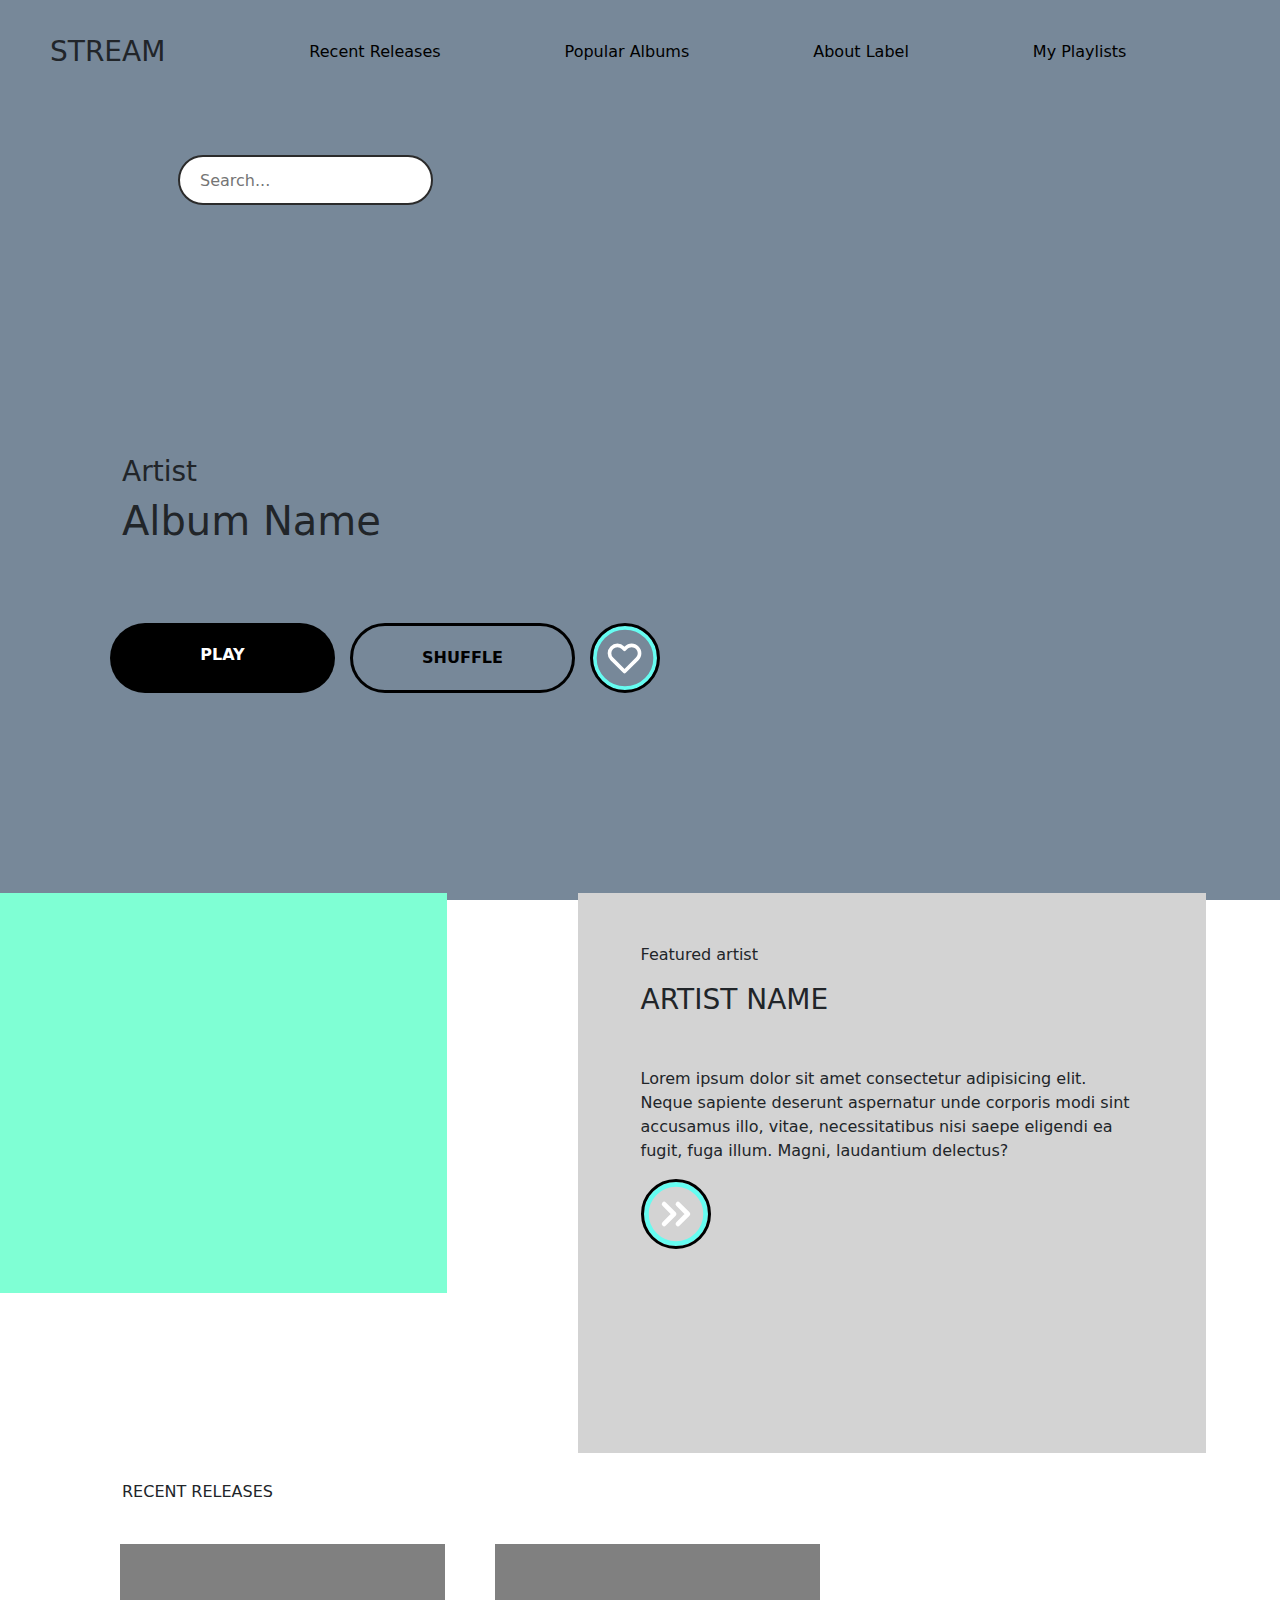
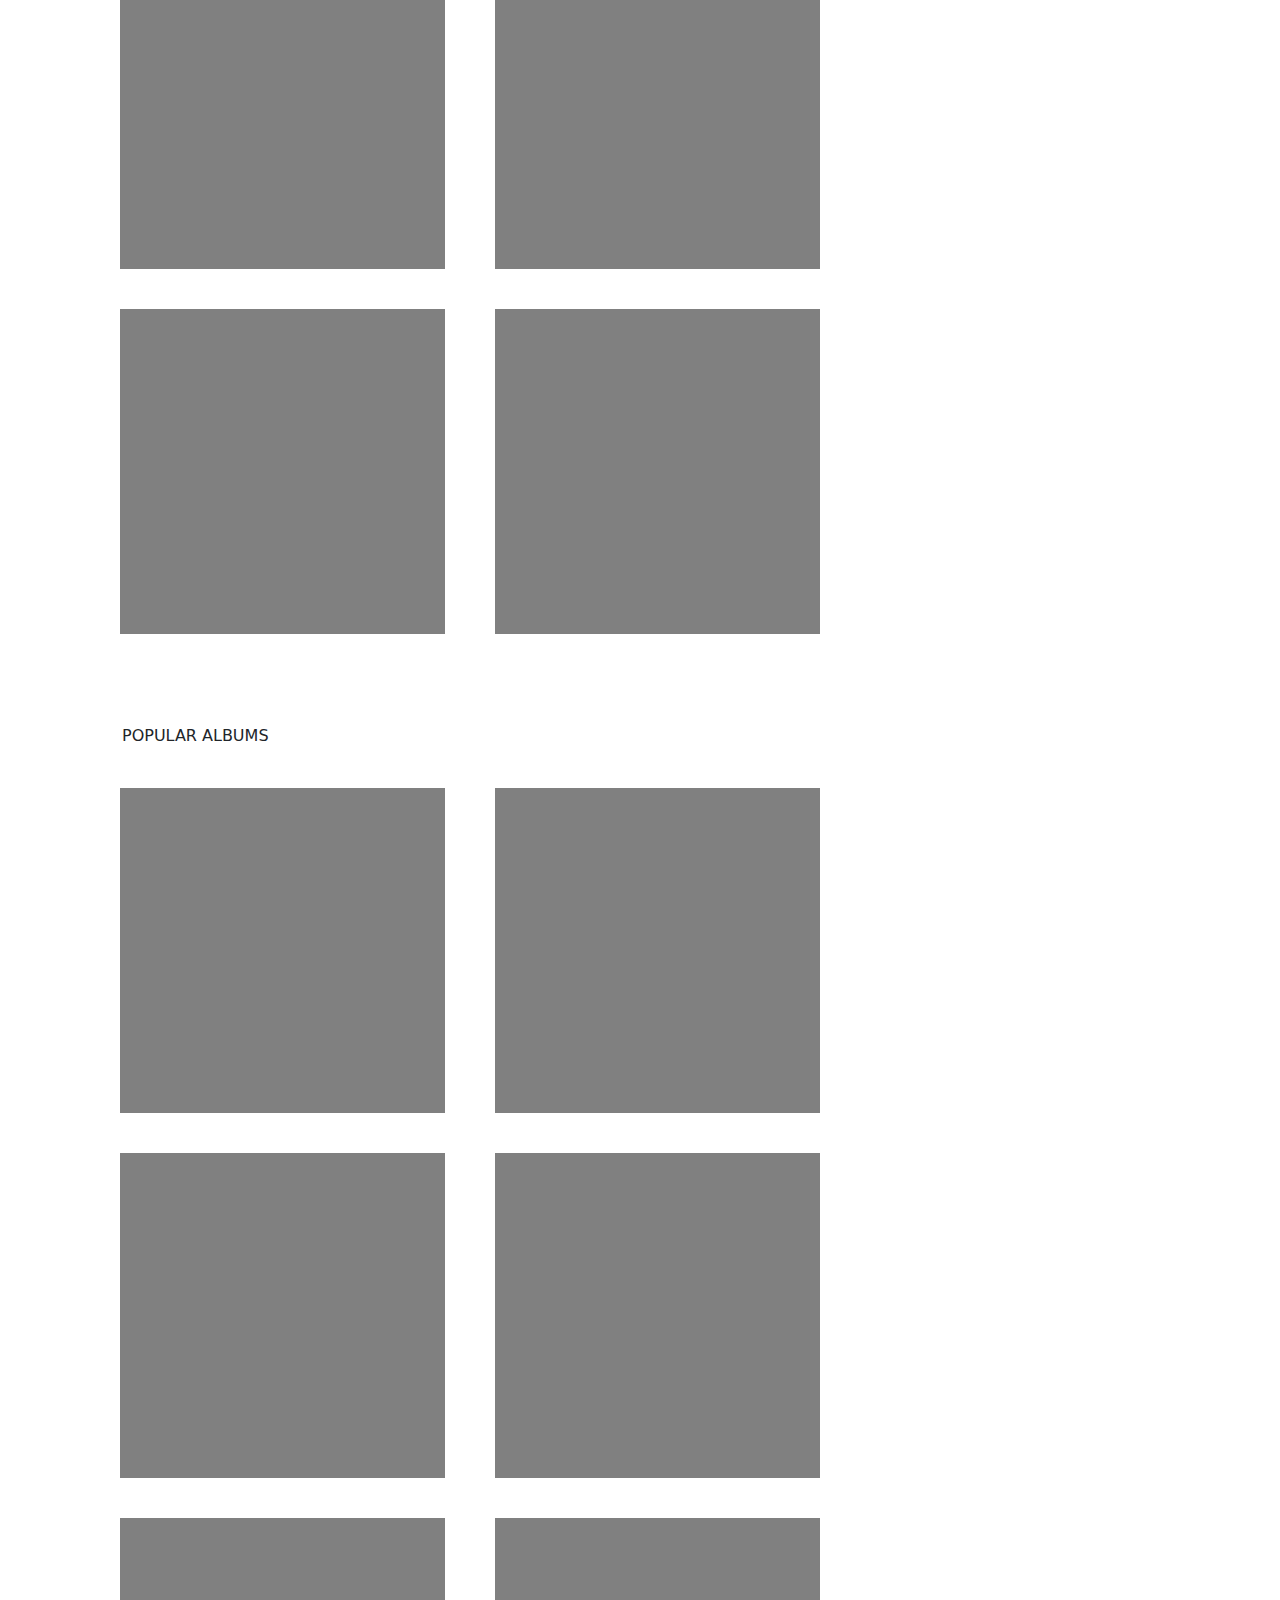
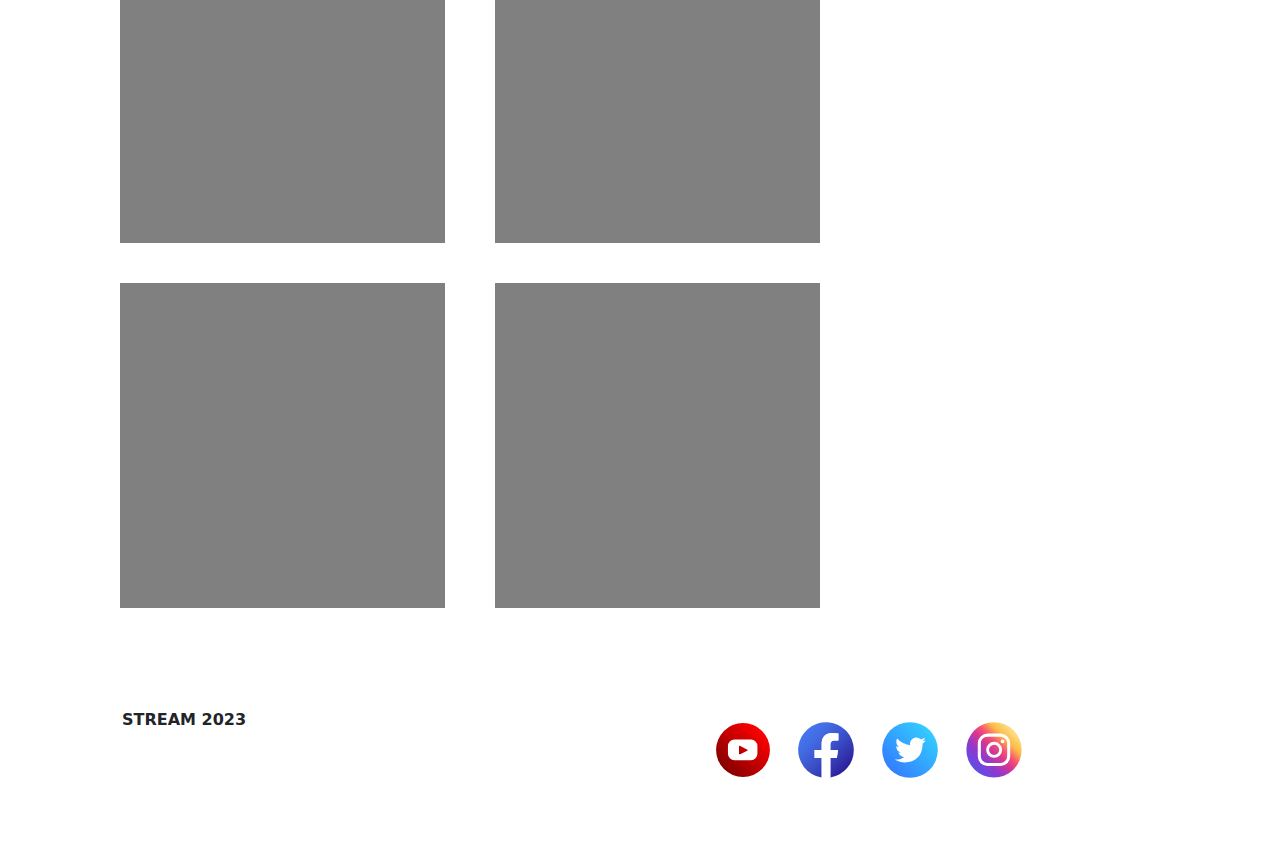
==== index.html @ de7758a3 "Layout + CSS" ====
<!DOCTYPE html>
<html lang="en">
<head>
    <meta charset="UTF-8">
    <meta http-equiv="X-UA-Compatible" content="IE=edge">
    <meta name="viewport" content="width=device-width, initial-scale=1.0">
    <title>Music Website: Stream</title>

     <!--External Document-->
     <link rel="stylesheet" href="https://cdn.jsdelivr.net/npm/bootstrap@5.2.3/dist/css/bootstrap.min.css">
     <script scr="https://cdn.jsdelivr.net/npm/bootstrap@5.2.3/dist/js/bootstrap.min.js"></script>
     <!--External Document-->
     <link rel="stylesheet" href="css/main.css">

</head>
<body>

    <header>
        <div class="nav">
            <div class="logo"><h3>STREAM</h3></div>
            <div class="nav-con">
                <ul>
                    <li>Recent Releases</li>
                    <li>Popular Albums</li>
                    <a href="pages/about.html"><li>About Label</li></a>
                    <a href="pages/playlist.html"><li>My Playlists</li></a
                </ul>              
            </div>
            <input class="search" type="search" placeholder="Search...">
        </div>

        <div class="header-con">
            <h3>Artist</h3>
            <h1>Album Name</h1>
            <div class="row">
                <div class="play-button"><strong>PLAY</strong></div>
                <div class="shuffle-button"><strong>SHUFFLE</strong></div>
                <div class="heart-button"></div>
            </div>          
        </div>

        <div class="row">           
            <div class="col-6">
                <div class="right">
                    <p>Featured artist</p>
                    <h3>ARTIST NAME</h3>
                    <p>Lorem ipsum dolor sit amet consectetur adipisicing elit. Neque sapiente deserunt aspernatur unde corporis modi sint accusamus illo, vitae, necessitatibus nisi saepe eligendi ea fugit, fuga illum. Magni, laudantium delectus?</p>
                    <div class="next-button"></div>
                    <div class="back-button"></div>
                </div>               
            </div>  
            <div class="col-6">
                <div class="video"></div>
            </div>        
        </div>

    </header>

    <section>
        <div class="subtitle-1">
            <p>RECENT RELEASES</p>
            <div class="row">
                <div class="col-3 box"></div>
                <div class="col-3 box"></div>
                <div class="col-3 box"></div>
                <div class="col-3 box2"></div>
            </div>
        </div>       
    </section>

    <section>
        <div class="subtitle-2">
            <p>POPULAR ALBUMS</p>
            <div class="row">
                <div class="col-3 box"></div>
                <div class="col-3 box"></div>
                <div class="col-3 box"></div>
                <div class="col-3 box2"></div>
            </div>
            <div class="row">
                <div class="col-3 box"></div>
                <div class="col-3 box"></div>
                <div class="col-3 box"></div>
                <div class="col-3 box2"></div>
            </div>
        </div>       
    </section>

    <footer>
        <div class="row">
            <div class="col-6">
                <strong>STREAM 2023</strong>
            </div>
            <div class="col-6">
                <div class="row socials">
                    <div class="social-1"></div>
                    <div class="social-2"></div>
                    <div class="social-3"></div>
                    <div class="social-4"></div>
                </div>
            </div>
        </div>
    </footer>
    
</body>
</html>
---- css/main.css ----
header{
    width: 100%;
    height: 900px;
    background-color: lightslategray;
}

.nav{
    width: 100%;
    margin-left: 50px;
    margin-right: 50px;
}

.logo{
    float: left;
    margin-top: 35px;
    margin-right: 50px;
}

.nav-con ul{
    list-style: none;
    float: right;
    color: black;
}

.nav-con li{
    float: left;
    margin: 40px 62px;
    color: black;
}

.search{
    width: 255px;
    height: 50px;
    border-radius: 50px;
    border: 2px solid #2b2b2b;
    margin-top: 35px;
    margin-left: 10%;
    padding-left: 20px;
}

.header-con{
    padding-left: 122px;
    padding-top: 250px;
}

.header-con h1{
    padding-bottom: 70px;
}

.play-button{
    float: left;
    width: 225px;
    height: 70px;
    border-radius: 40px;
    background-color: black;
    color: white;
    text-align: center;
    padding-top: 20px;
    margin-right: 15px;
}
.shuffle-button{
    float: right;
    width: 225px;
    height: 70px;
    border-radius: 40px;
    border: 3px solid black;
    color: black;
    text-align: center;
    padding-top: 20px;
    margin-right: 15px;
}

.heart-button{
    width: 70px;
    height: 70px;
    border-radius: 50%;
    border: 3px solid black;
    background-image: url(../assets/Icons/heart_icon.svg);
    background-size: cover;
    background-position: center;
}

.right{
    background-color: lightgrey;
    height: 560px;
    width: 100%;
    margin-left: 92%;
    margin-top: 200px;
    padding-left: 10%;
    padding-right: 10%;
    padding-top: 8%;
}

.right h3{
    margin-bottom: 10%;
}

.next-button{
    width: 70px;
    height: 70px;
    border-radius: 50%;
    border: 3px solid black;
    background-image: url(../assets/Icons/next_icon.svg);
    background-size: cover;
    background-position: center;
}
.video{
    height: 400px;
    width: 90%;
    margin-top: 200px;  
    margin-left: -770px;
    background-color: aquamarine;
}


.subtitle-1{
    margin-top: 580px;
    margin-left: 122px;
    margin-right: 122px;
}

.subtitle-1 p{
    margin-bottom: 40px;
}

.subtitle-2{
    margin-left: 122px;
    margin-right: 122px;
    margin-top: 50px;
}

.subtitle-2 p{
    margin-bottom: 40px;
}

.box{
    width: 325px;
    height: 325px;
    background-color: grey;
    margin-right: 40px;
    margin-bottom: 40px;
    margin-left: 10px;
}

.box2{
    width: 325px;
    height: 325px;
    background-color: grey;
    margin-left: 10px;
}

footer{
    margin-top: 60px;
    margin-left: 122px;
    margin-bottom: 50px;
}

.social-1{
    background-image: url(../assets/Icons/social-01.svg);
    width: 60px;
    height: 60px;
    border-radius: 50%;
    margin: 2%;
}

.social-2{
    background-image: url(../assets/Icons/social-02.svg);
    width: 60px;
    height: 60px;
    border-radius: 50%;
    margin: 2%;
}

.social-3{
    background-image: url(../assets/Icons/social-03.svg);
    width: 60px;
    height: 60px;
    border-radius: 50%;
    margin: 2%;
}

.social-4{
    background-image: url(../assets/Icons/social-04.svg);
    width: 60px;
    height: 60px;
    border-radius: 50%;
    margin: 2%;
}

.about{
    margin: 80px 122px;
}

.info{
    margin-right: 5%;
}

.info h2{
    margin-bottom: 40px;
}

.info p{
    margin-bottom: 60px;
}

.mail-button{
    float: left;
    margin-right: 50px;
    margin-bottom: 30px;
}

.phone-button{
    margin-bottom: 30px;
}

form{  
        width: 100;
        margin: 0 auto;
        margin-top: -10px;
        background-color: lightgrey;
        padding-left: 5%;
        padding-right: 5%;
        padding-top: 25px;
        padding-bottom: 40px;
}
form h3{
    margin-top: 20px;
    margin-bottom: 40px;
}

.input-el{
    width: 90%;
    height: 60px;
    border-radius: 60px;
    background-color: #2b2b2b;
    color: white;
    border: none;
    margin-bottom: 4%;
    padding-left: 20px;
    padding-right: 20px;
}

.input-button{
    width: 30%;
    height: 70px;
    background-color: aquamarine;
    border-radius: 90px;
    border: none;
    margin-left: 58%;
}

.subtitle-3{
    margin-left: 122px;
    margin-top: 90px;
    margin-bottom: 50px;
}
.album{
    width: 100%;
    height: 500px;
    background-color: aquamarine;
    margin-left: 122px;
    margin-right: 70px;
    text-align:center; 
}

.songs{
    border-bottom: 3px solid black;
    height: 70px;
    margin-right: 122px;
    margin-left: 170px;
    padding-top: 22px;
}

.song-header{
    margin-right: 122px;
    margin-left: 170px;
    margin-bottom: 0px;
}

.song-subtitle{
    margin-right: 122px;
    margin-left: 170px;
    margin-bottom: 40px;
}
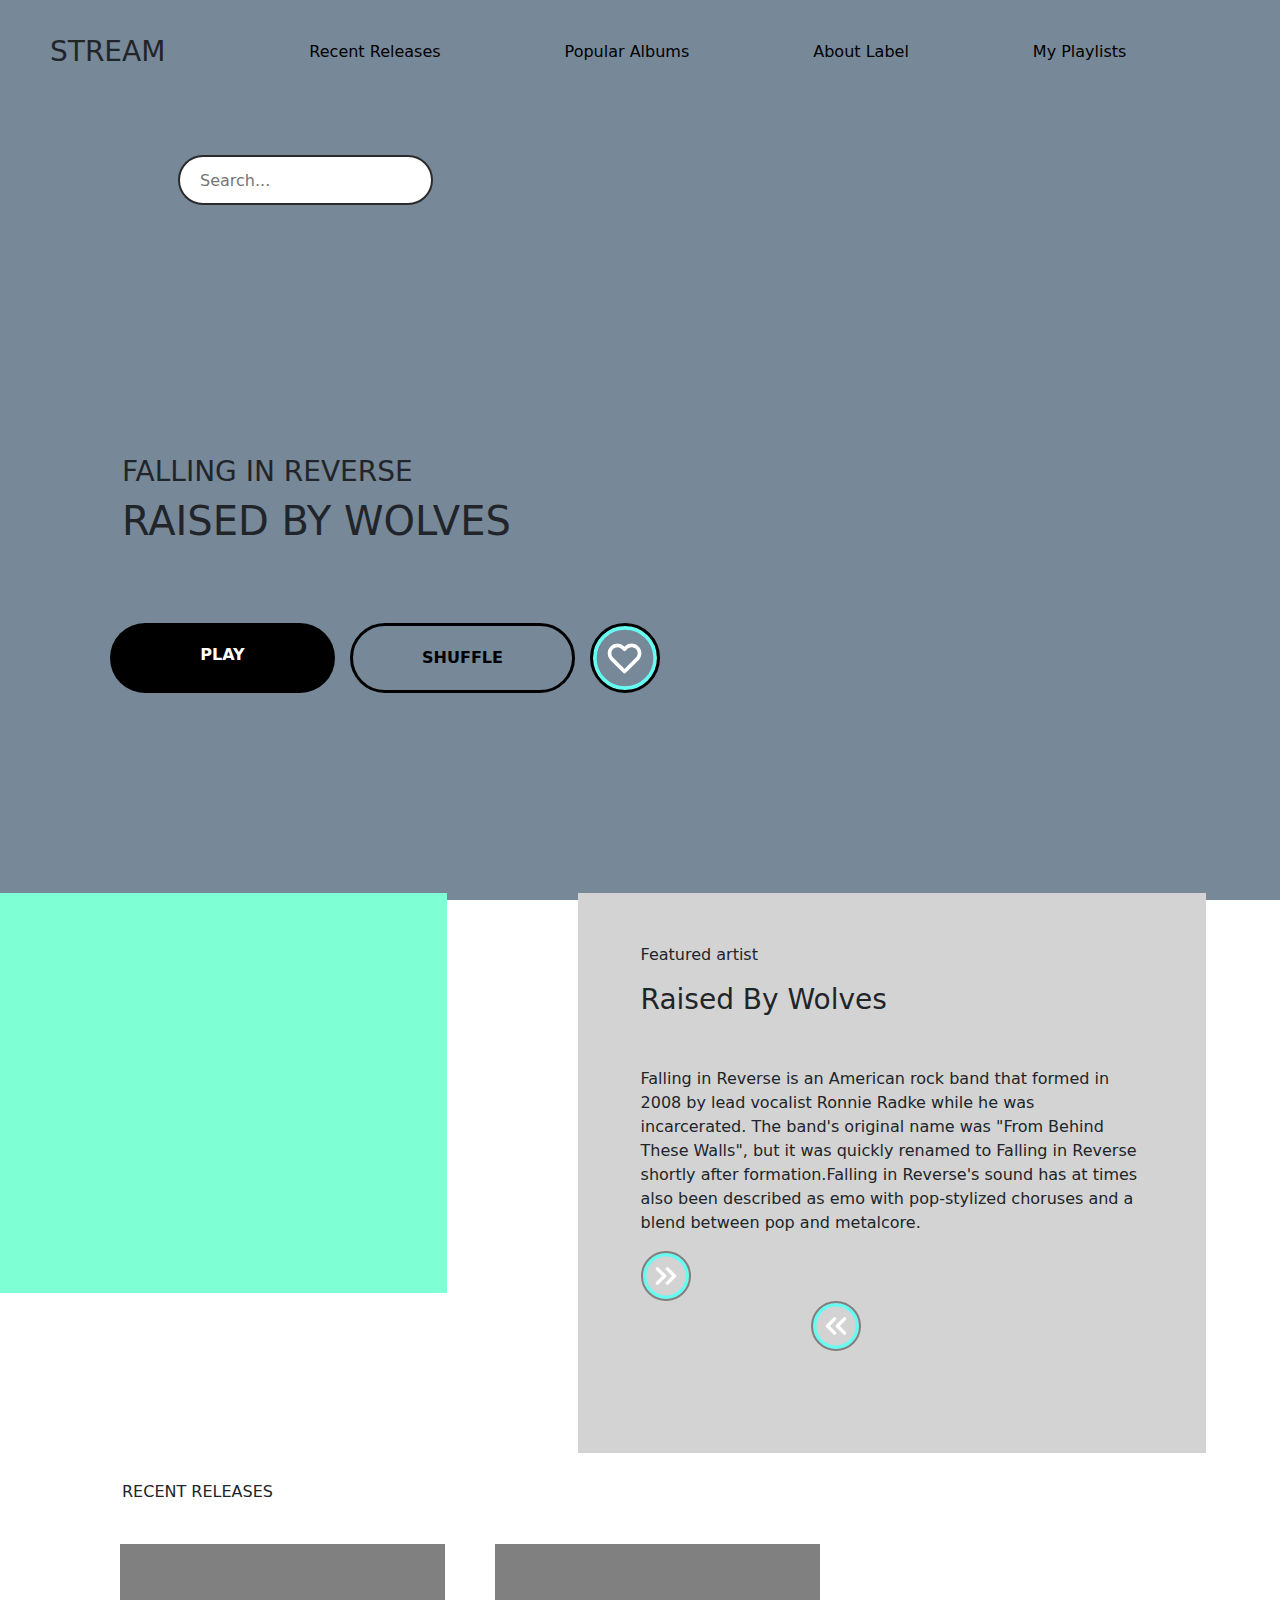
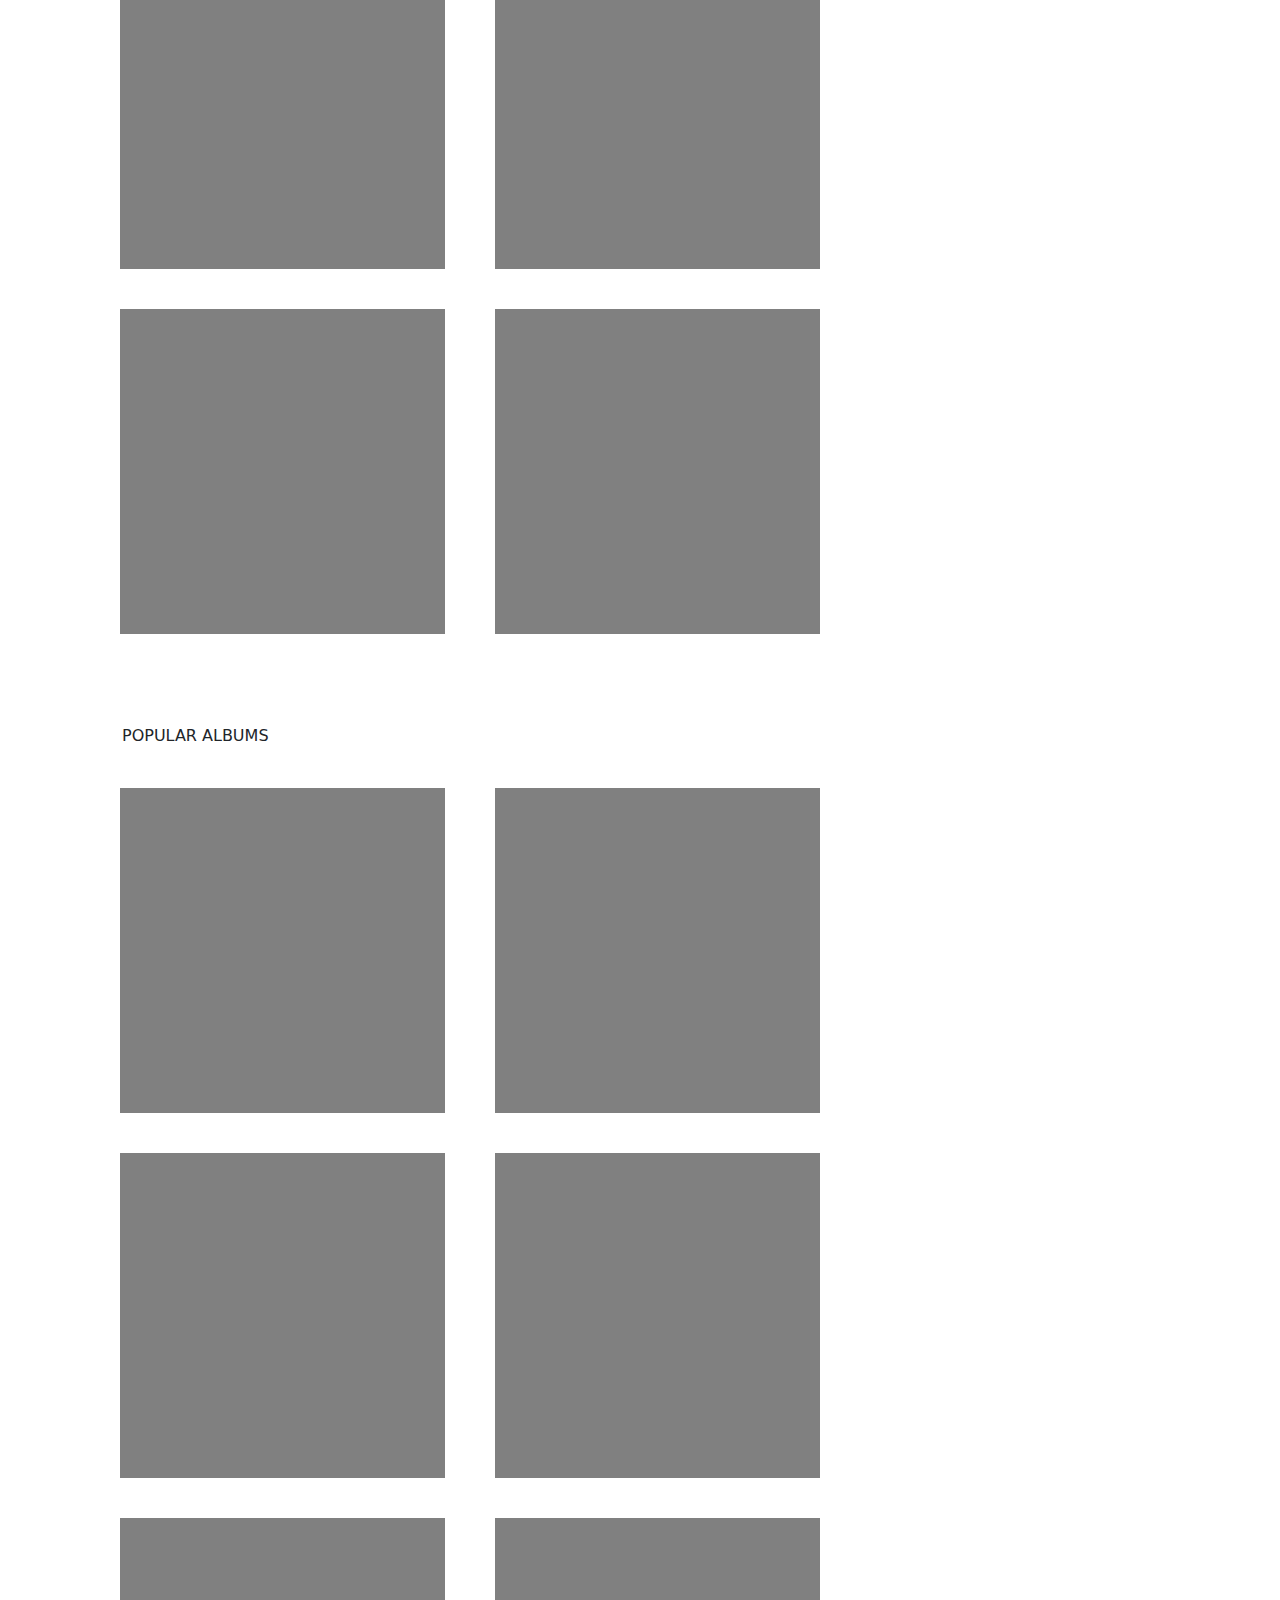
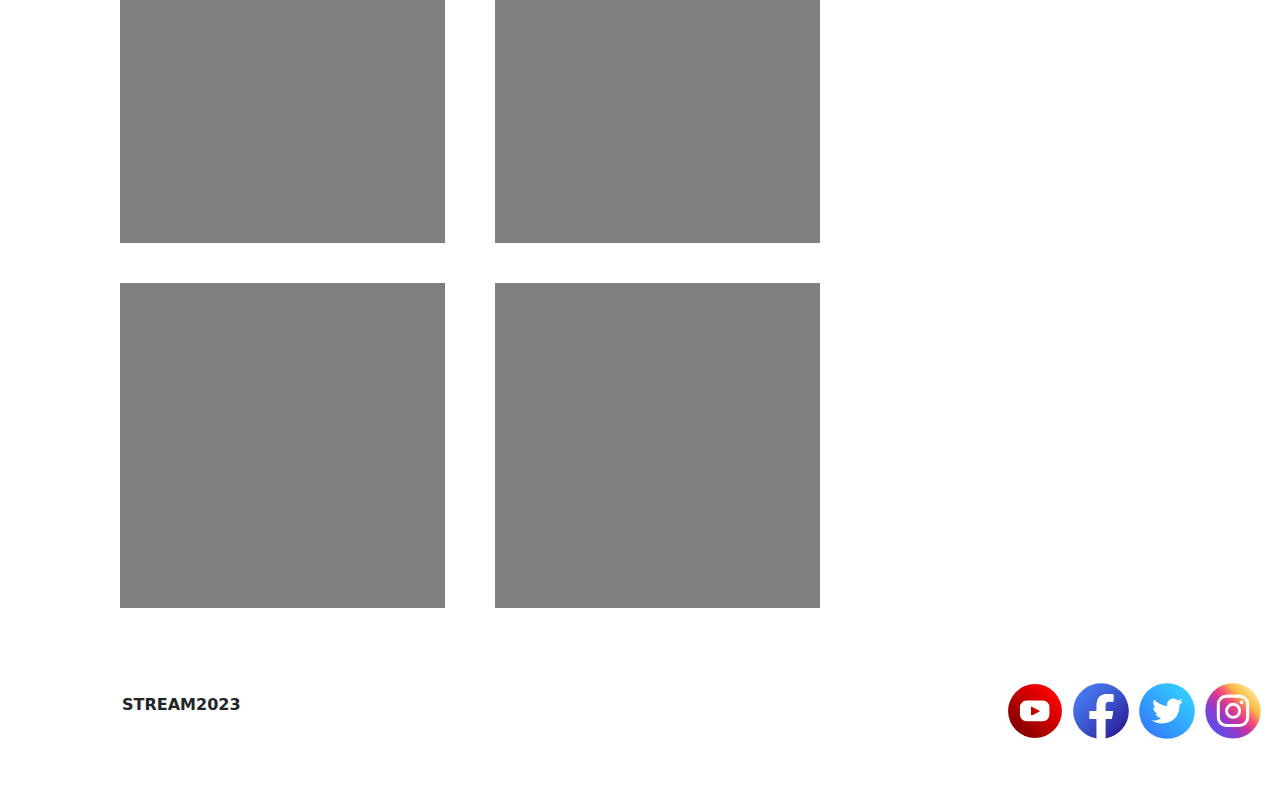
==== commit d393055f: "layout refinement" ====
--- a/index.html
+++ b/index.html
@@ -30,8 +30,8 @@
         </div>
 
         <div class="header-con">
-            <h3>Artist</h3>
-            <h1>Album Name</h1>
+            <h3>FALLING IN REVERSE</h3>
+            <h1>RAISED BY WOLVES</h1>
             <div class="row">
                 <div class="play-button"><strong>PLAY</strong></div>
                 <div class="shuffle-button"><strong>SHUFFLE</strong></div>
@@ -43,14 +43,16 @@
             <div class="col-6">
                 <div class="right">
                     <p>Featured artist</p>
-                    <h3>ARTIST NAME</h3>
-                    <p>Lorem ipsum dolor sit amet consectetur adipisicing elit. Neque sapiente deserunt aspernatur unde corporis modi sint accusamus illo, vitae, necessitatibus nisi saepe eligendi ea fugit, fuga illum. Magni, laudantium delectus?</p>
+                    <h3>Raised By Wolves</h3>
+                    <p>Falling in Reverse is an American rock band that formed in 2008 by lead vocalist Ronnie Radke while he was incarcerated. The band's original name was "From Behind These Walls", but it was quickly renamed to Falling in Reverse shortly after formation.Falling in Reverse's sound has at times also been described as emo with pop-stylized choruses and a blend between pop and metalcore.</p>
                     <div class="next-button"></div>
                     <div class="back-button"></div>
                 </div>               
             </div>  
             <div class="col-6">
-                <div class="video"></div>
+                <div class="video">
+                    <iframe width="100%" height="400" src="https://www.youtube.com/embed/B2cbhYihBWY" title="YouTube video player" frameborder="0" allow="accelerometer; autoplay; clipboard-write; encrypted-media; gyroscope; picture-in-picture; web-share" allowfullscreen></iframe>
+                </div>
             </div>        
         </div>
 
@@ -88,10 +90,11 @@
 
     <footer>
         <div class="row">
-            <div class="col-6">
-                <strong>STREAM 2023</strong>
+            <div class="col-4 copy">
+                <p><strong>STREAM2023</strong></p>
             </div>
-            <div class="col-6">
+            <div class="col-4"></div>
+            <div class="col-4">
                 <div class="row socials">
                     <div class="social-1"></div>
                     <div class="social-2"></div>
--- a/css/main.css
+++ b/css/main.css
@@ -150,9 +150,17 @@
 }
 
 footer{
-    margin-top: 60px;
+    margin-top: 30px;
     margin-left: 122px;
     margin-bottom: 50px;
+}
+
+.copy{
+    padding-top: 15px;
+}
+
+.socials{
+    margin-left: 25%;
 }
 
 .social-1{
@@ -160,7 +168,7 @@
     width: 60px;
     height: 60px;
     border-radius: 50%;
-    margin: 2%;
+    margin: 1%;
 }
 
 .social-2{
@@ -168,7 +176,7 @@
     width: 60px;
     height: 60px;
     border-radius: 50%;
-    margin: 2%;
+    margin: 1%;
 }
 
 .social-3{
@@ -176,7 +184,7 @@
     width: 60px;
     height: 60px;
     border-radius: 50%;
-    margin: 2%;
+    margin: 1%;
 }
 
 .social-4{
@@ -184,7 +192,7 @@
     width: 60px;
     height: 60px;
     border-radius: 50%;
-    margin: 2%;
+    margin: 1%;
 }
 
 .about{
@@ -263,6 +271,10 @@
     text-align:center; 
 }
 
+.album h2{
+    padding-top: 210px;
+}
+
 .songs{
     border-bottom: 3px solid black;
     height: 70px;
@@ -282,3 +294,82 @@
     margin-left: 170px;
     margin-bottom: 40px;
 }
+
+.song{
+    margin-top: -12px !important;
+}
+
+.line{
+    width: 85%;
+    margin: 100px 122px;
+    height: 5px;
+    background-color: grey;
+}
+
+.circle{
+    width: 40px;
+    height: 40px;
+    border-radius: 40px;
+    background-color: grey;
+    margin-top: -17px !important;
+    margin-left: 30%;
+}
+
+.frame{
+    width: 50px;
+    height: 50px;
+    background-color: grey;
+    margin-left: 122px;
+    margin-right: 5%;
+    float: left;
+}
+
+.back-button{
+    width: 50px;
+    height: 50px;
+    border-radius: 50px;
+    border: 2px solid grey;
+    background-image: url(../assets/Icons/previous_icon.svg);
+    background-size: cover;
+    background-position: center;
+    margin-left: 34%;
+    margin-right: 3%;
+}
+
+.pause-button{
+    width: 70px;
+    height: 70px;
+    border-radius: 70px;
+    border: 2px solid grey;
+    background-image: url(../assets/Icons/pause_icon.svg);
+    background-size: cover;
+    background-position: center;
+    margin-top: -10px !important;
+    margin-right: 3%;
+}
+
+.next-button{
+    width: 50px;
+    height: 50px;
+    border-radius: 50px;
+    border: 2px solid grey;
+    background-image: url(../assets/Icons/next_icon.svg);
+    background-size: cover;
+    background-position: center;  
+}
+
+.time{
+    margin-top: 10px;
+}
+
+.bottom{
+    margin-bottom: 50px;
+}
+
+.dots{
+    width: 30px;
+    height: 30px;
+    border-radius: 30px;
+    border: 2px solid grey;
+    margin-left: -75%;
+}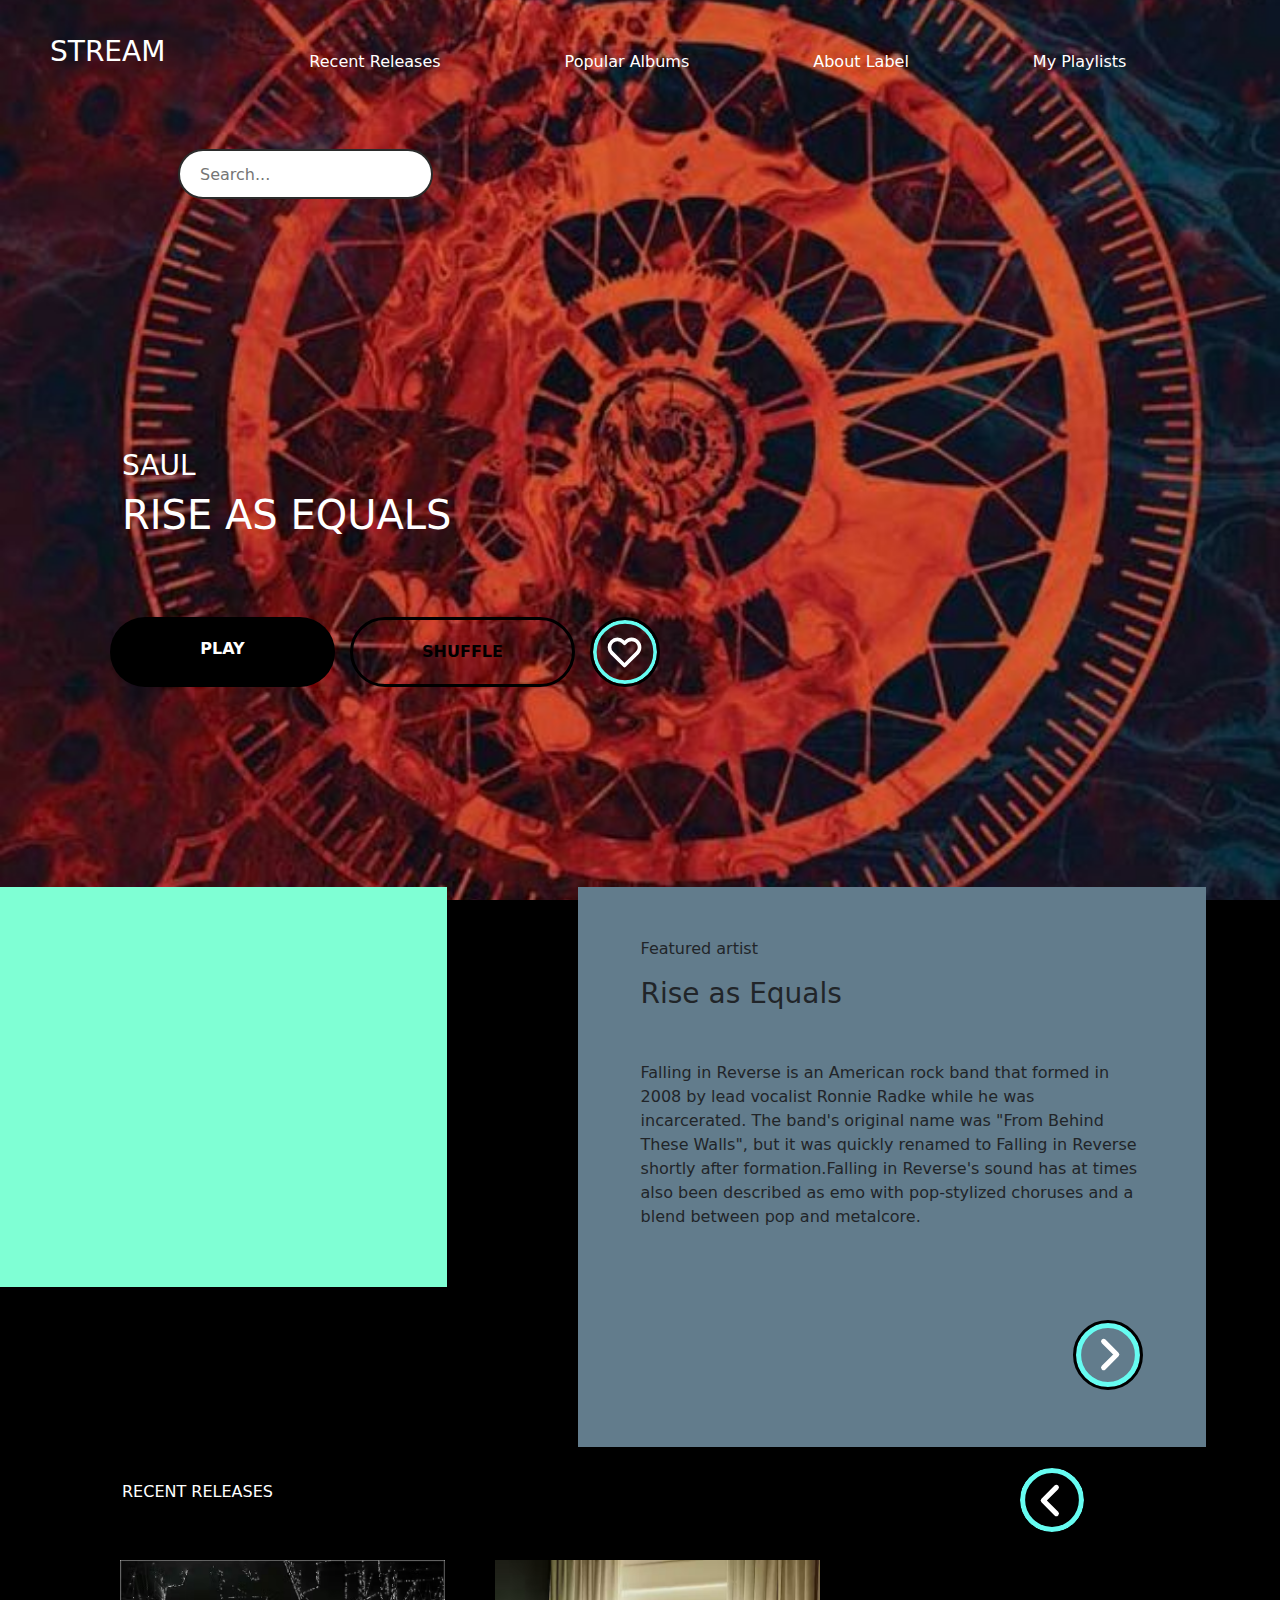
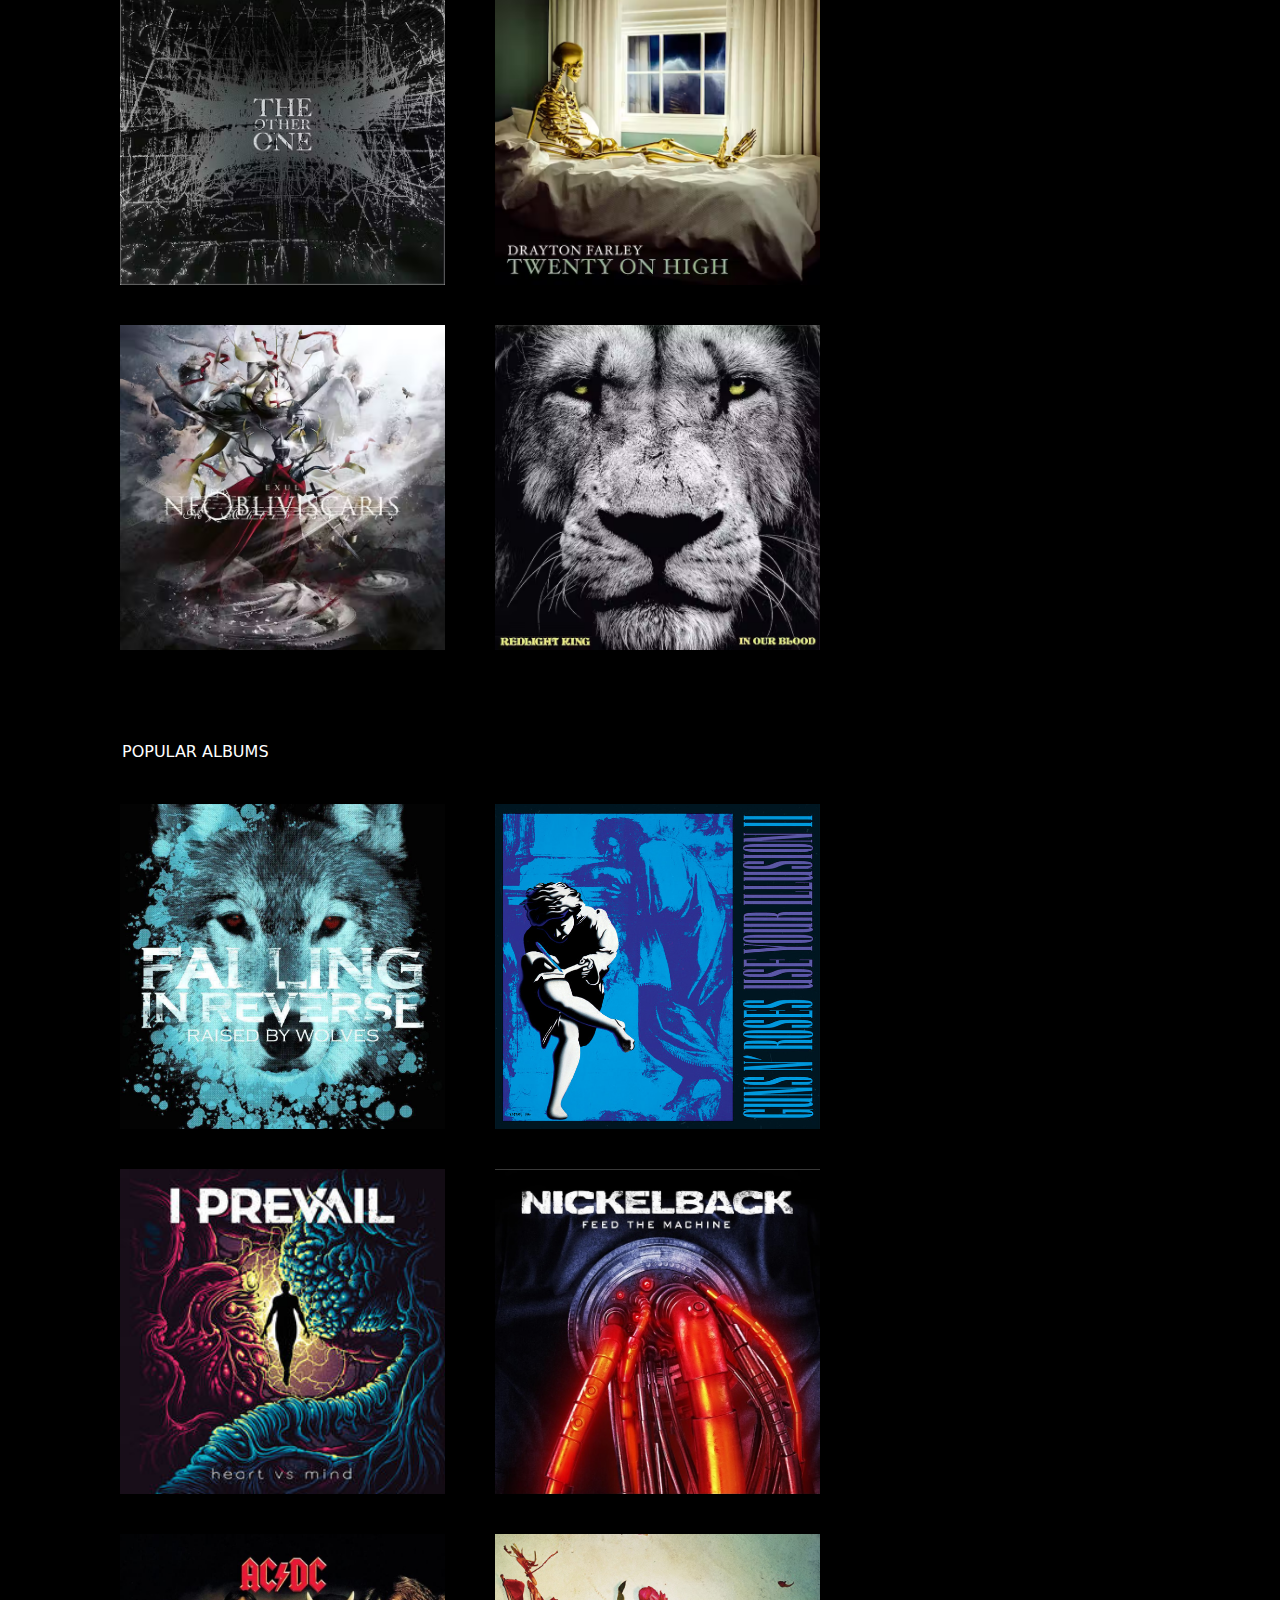
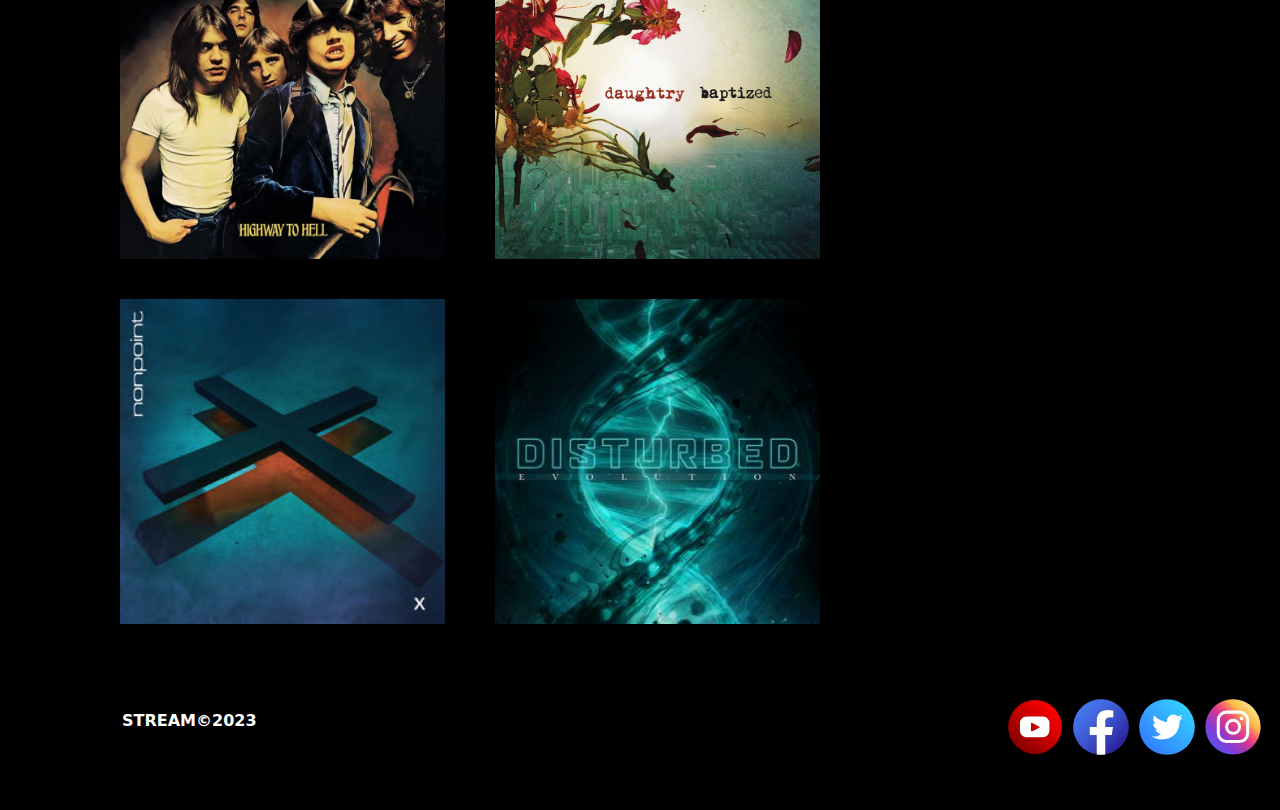
==== commit c74d51df: "Add photos and background color" ====
--- a/index.html
+++ b/index.html
@@ -23,15 +23,15 @@
                     <li>Recent Releases</li>
                     <li>Popular Albums</li>
                     <a href="pages/about.html"><li>About Label</li></a>
-                    <a href="pages/playlist.html"><li>My Playlists</li></a
+                    <a href="pages/playlist.html"><li>My Playlists</li></a>
                 </ul>              
             </div>
             <input class="search" type="search" placeholder="Search...">
         </div>
 
         <div class="header-con">
-            <h3>FALLING IN REVERSE</h3>
-            <h1>RAISED BY WOLVES</h1>
+            <h3>SAUL</h3>
+            <h1>RISE AS EQUALS</h1>
             <div class="row">
                 <div class="play-button"><strong>PLAY</strong></div>
                 <div class="shuffle-button"><strong>SHUFFLE</strong></div>
@@ -43,15 +43,15 @@
             <div class="col-6">
                 <div class="right">
                     <p>Featured artist</p>
-                    <h3>Raised By Wolves</h3>
+                    <h3>Rise as Equals</h3>
                     <p>Falling in Reverse is an American rock band that formed in 2008 by lead vocalist Ronnie Radke while he was incarcerated. The band's original name was "From Behind These Walls", but it was quickly renamed to Falling in Reverse shortly after formation.Falling in Reverse's sound has at times also been described as emo with pop-stylized choruses and a blend between pop and metalcore.</p>
-                    <div class="next-button"></div>
-                    <div class="back-button"></div>
+                    <div class="right-arrow"></div>
+                    <div class="left-arrow"></div>
                 </div>               
             </div>  
             <div class="col-6">
                 <div class="video">
-                    <iframe width="100%" height="400" src="https://www.youtube.com/embed/B2cbhYihBWY" title="YouTube video player" frameborder="0" allow="accelerometer; autoplay; clipboard-write; encrypted-media; gyroscope; picture-in-picture; web-share" allowfullscreen></iframe>
+                    <iframe width="100%" height="400px" src="https://www.youtube.com/embed/Jvrim5JTj90" title="YouTube video player" frameborder="0" allow="accelerometer; autoplay; clipboard-write; encrypted-media; gyroscope; picture-in-picture; web-share" allowfullscreen></iframe>
                 </div>
             </div>        
         </div>
@@ -62,10 +62,42 @@
         <div class="subtitle-1">
             <p>RECENT RELEASES</p>
             <div class="row">
-                <div class="col-3 box"></div>
-                <div class="col-3 box"></div>
-                <div class="col-3 box"></div>
-                <div class="col-3 box2"></div>
+                <div class="col-3 box1">
+                    <div class="hover-state">
+                        <div class="icon"></div>
+                        <div class="overlay">
+                            <h3>Album Name</h3>
+                            <p>Artist Name</p>
+                        </div>
+                    </div>
+                </div>
+                <div class="col-3 box2">
+                    <div class="hover-state">
+                        <div class="icon"></div>
+                        <div class="overlay">
+                            <h3>Album Name</h3>
+                            <p>Artist Name</p>
+                        </div>
+                    </div>
+                </div>
+                <div class="col-3 box3">
+                    <div class="hover-state">
+                        <div class="icon"></div>
+                        <div class="overlay">
+                            <h3>Album Name</h3>
+                            <p>Artist Name</p>
+                        </div>
+                    </div>
+                </div>
+                <div class="col-3 box4">
+                    <div class="hover-state">
+                        <div class="icon"></div>
+                        <div class="overlay">
+                            <h3>Album Name</h3>
+                            <p>Artist Name</p>
+                        </div>
+                    </div>
+                </div>
             </div>
         </div>       
     </section>
@@ -74,16 +106,80 @@
         <div class="subtitle-2">
             <p>POPULAR ALBUMS</p>
             <div class="row">
-                <div class="col-3 box"></div>
-                <div class="col-3 box"></div>
-                <div class="col-3 box"></div>
-                <div class="col-3 box2"></div>
-            </div>
-            <div class="row">
-                <div class="col-3 box"></div>
-                <div class="col-3 box"></div>
-                <div class="col-3 box"></div>
-                <div class="col-3 box2"></div>
+                <div class="col-3 box5">
+                    <div class="hover-state">
+                        <div class="icon"></div>
+                        <div class="overlay">
+                            <h3>Album Name</h3>
+                            <p>Artist Name</p>
+                        </div>
+                    </div>
+                </div>
+                <div class="col-3 box6">
+                    <div class="hover-state">
+                        <div class="icon"></div>
+                        <div class="overlay">
+                            <h3>Album Name</h3>
+                            <p>Artist Name</p>
+                        </div>
+                    </div>
+                </div>
+                <div class="col-3 box7">
+                    <div class="hover-state">
+                        <div class="icon"></div>
+                        <div class="overlay">
+                            <h3>Album Name</h3>
+                            <p>Artist Name</p>
+                        </div>
+                    </div>
+                </div>
+                <div class="col-3 box8">
+                    <div class="hover-state">
+                        <div class="icon"></div>
+                        <div class="overlay">
+                            <h3>Album Name</h3>
+                            <p>Artist Name</p>
+                        </div>
+                    </div>
+                </div>
+            </div>
+            <div class="row">
+                <div class="col-3 box9">
+                    <div class="hover-state">
+                        <div class="icon"></div>
+                        <div class="overlay">
+                            <h3>Album Name</h3>
+                            <p>Artist Name</p>
+                        </div>
+                    </div>
+                </div>
+                <div class="col-3 box10">
+                    <div class="hover-state">
+                        <div class="icon"></div>
+                        <div class="overlay">
+                            <h3>Album Name</h3>
+                            <p>Artist Name</p>
+                        </div>
+                    </div>
+                </div>
+                <div class="col-3 box11">
+                    <div class="hover-state">
+                        <div class="icon"></div>
+                        <div class="overlay">
+                            <h3>Album Name</h3>
+                            <p>Artist Name</p>
+                        </div>
+                    </div>
+                </div>
+                <div class="col-3 box12">
+                    <div class="hover-state">
+                        <div class="icon"></div>
+                        <div class="overlay">
+                            <h3>Album Name</h3>
+                            <p>Artist Name</p>
+                        </div>
+                    </div>
+                </div>
             </div>
         </div>       
     </section>
@@ -91,7 +187,7 @@
     <footer>
         <div class="row">
             <div class="col-4 copy">
-                <p><strong>STREAM2023</strong></p>
+                <p><strong>STREAM©2023</strong></p>
             </div>
             <div class="col-4"></div>
             <div class="col-4">
--- a/css/main.css
+++ b/css/main.css
@@ -1,13 +1,26 @@
 header{
     width: 100%;
     height: 900px;
-    background-color: lightslategray;
-}
+    background-image: url(../assets/Rise\ As\ Equals.jpg);
+    background-size: cover;
+    background-position: center;
+}
+
+
 
 .nav{
     width: 100%;
     margin-left: 50px;
     margin-right: 50px;
+    color: white;
+}
+
+nav{
+    width: 100%;
+    padding-left: 50px;
+    padding-right: 50px;
+    color: white;
+    background-color: black;
 }
 
 .logo{
@@ -18,14 +31,14 @@
 
 .nav-con ul{
     list-style: none;
-    float: right;
     color: black;
+    padding-top:10px;
 }
 
 .nav-con li{
     float: left;
     margin: 40px 62px;
-    color: black;
+    color: white;
 }
 
 .search{
@@ -41,6 +54,7 @@
 .header-con{
     padding-left: 122px;
     padding-top: 250px;
+    color: white;
 }
 
 .header-con h1{
@@ -81,7 +95,7 @@
 }
 
 .right{
-    background-color: lightgrey;
+    background-color: #627C8C;
     height: 560px;
     width: 100%;
     margin-left: 92%;
@@ -95,15 +109,32 @@
     margin-bottom: 10%;
 }
 
-.next-button{
+.right-arrow{
     width: 70px;
     height: 70px;
     border-radius: 50%;
     border: 3px solid black;
-    background-image: url(../assets/Icons/next_icon.svg);
-    background-size: cover;
-    background-position: center;
-}
+    background-image: url(../assets/Icons/right_arrow_icon.svg);
+    background-size: cover;
+    background-position: center;
+    float: right;
+    margin: 0 auto;
+    margin-top: 15%;
+}
+
+.left-arrow{
+    width: 70px;
+    height: 70px;
+    border-radius: 50%;
+    border: 3px solid black;
+    background-image: url(../assets/Icons/left_arrow_icon.svg);
+    background-size: cover;
+    background-position: center;
+    float: left;
+    margin-top: 15%;
+    margin-left: 75%;   
+}
+
 .video{
     height: 400px;
     width: 90%;
@@ -114,45 +145,193 @@
 
 
 .subtitle-1{
-    margin-top: 580px;
+    padding-top: 580px;
     margin-left: 122px;
     margin-right: 122px;
+    color: white;
 }
 
 .subtitle-1 p{
-    margin-bottom: 40px;
+    padding-bottom: 40px;
 }
 
 .subtitle-2{
     margin-left: 122px;
     margin-right: 122px;
+    padding-top: 50px;
+}
+
+.subtitle-2 p{
+    margin-bottom: 40px;
+    color: white;
+}
+
+.overlay{
+    width: 
+}
+
+
+.box1{
+    width: 325px;
+    height: 325px;
+    background-image: url(../assets/babymetal-the-other-one\ album.avif);
+    background-position: center;
+    background-size: cover;
+    margin-right: 40px;
+    margin-bottom: 40px;
+    margin-left: 10px;
+}
+
+.box2{
+    width: 325px;
+    height: 325px;
+    background-image: url(../assets/drayton-farley-twenty-on-high\ album.avif);
+    background-position: center;
+    background-size: cover;
+    margin-right: 40px;
+    margin-bottom: 40px;
+    margin-left: 10px;
+}
+
+.box3{
+    width: 325px;
+    height: 325px;
+    background-image: url(../assets/ne-obliviscaris-exul\ album.avif);
+    background-position: center;
+    background-size: cover;
+    margin-right: 40px;
+    margin-bottom: 40px;
+    margin-left: 10px;
+}
+
+.box4{
+    width: 325px;
+    height: 325px;
+    background-image: url(../assets/redlight-king-in-our-blood\ album.avif);
+    background-position: center;
+    background-size: cover;
+    margin-left: 10px;
+}
+
+.box5{
+    width: 325px;
+    height: 325px;
+    background-image: url(../assets/Falling\ in\ reverse\ header.jpg);
+    background-position: center;
+    background-size: cover;
+    margin-right: 40px;
+    margin-bottom: 40px;
+    margin-left: 10px;
+}
+
+.box6{
+    width: 325px;
+    height: 325px;
+    background-image: url(../assets/GNR-Album.jpg);
+    background-position: center;
+    background-size: cover;
+    margin-right: 40px;
+    margin-bottom: 40px;
+    margin-left: 10px;
+}
+
+.box7{
+    width: 325px;
+    height: 325px;
+    background-image: url(../assets/I\ Prevail\ Album.jpg);
+    background-position: center;
+    background-size: cover;
+    margin-right: 40px;
+    margin-bottom: 40px;
+    margin-left: 10px;
+}
+
+.box8{
+    width: 325px;
+    height: 325px;
+    background-image: url(../assets/nickelback-feed-the-machine-album.jpg);
+    background-position: center;
+    background-size: cover;
+    margin-left: 10px;
+}
+
+.box9{
+    width: 325px;
+    height: 325px;
+    background-image: url(../assets/ACDC-Highway-to-Hell-album.jpg);
+    background-position: center;
+    background-size: cover;
+    margin-right: 40px;
+    margin-bottom: 40px;
+    margin-left: 10px;
+}
+
+.box10{
+    width: 325px;
+    height: 325px;
+    background-image: url(../assets/Daughtry\ album.jpg.crdownload);
+    background-position: center;
+    background-size: cover;
+    margin-right: 40px;
+    margin-bottom: 40px;
+    margin-left: 10px;
+}
+
+.box11{
+    width: 325px;
+    height: 325px;
+    background-image: url(../assets/nonpoint\ album.jpg);
+    background-position: center;
+    background-size: cover;
+    margin-right: 40px;
+    margin-bottom: 40px;
+    margin-left: 10px;
+}
+
+.box12{
+    width: 325px;
+    height: 325px;
+    background-image: url(../assets/Disturbed_-_Evolution_\(album_cover\).jpg);
+    background-position: center;
+    background-size: cover;
+    margin-left: 10px;
+}
+
+.hover-state{
+    width: 325px;
+    height: 325px;
+    margin-left: -12px;
+    padding-top: 120px;
+    opacity: 0;
+}
+
+.icon{
+    width: 80px;
+    height: 80px;
+    border-radius: 40px;
+    background-color: blue;
+    margin: 0 auto;
+}
+
+.overlay{
+    width: 325px;
+    height: 80px;
+    background-color: rgba(0,0,0,0.8 );
     margin-top: 50px;
-}
-
-.subtitle-2 p{
-    margin-bottom: 40px;
-}
-
-.box{
-    width: 325px;
-    height: 325px;
-    background-color: grey;
-    margin-right: 40px;
-    margin-bottom: 40px;
-    margin-left: 10px;
-}
-
-.box2{
-    width: 325px;
-    height: 325px;
-    background-color: grey;
-    margin-left: 10px;
+    color:white;
+    padding-left: 10px;
+}
+
+.hover-state:hover{
+    opacity: 1;
 }
 
 footer{
-    margin-top: 30px;
-    margin-left: 122px;
-    margin-bottom: 50px;
+    padding-top: 30px;
+    padding-left: 122px;
+    padding-bottom: 50px;
+    background-color: black;
+    color: white;
 }
 
 .copy{
@@ -195,12 +374,18 @@
     margin: 1%;
 }
 
-.about{
-    margin: 80px 122px;
-}
+.about-label{
+    background-color: black;
+    margin-right: 122px;
+    margin-left: 122px;
+    padding-top: 100px;
+    padding-bottom: 80px;
+}
+
 
 .info{
     margin-right: 5%;
+    color: white;
 }
 
 .info h2{
@@ -259,8 +444,9 @@
 
 .subtitle-3{
     margin-left: 122px;
-    margin-top: 90px;
+    padding-top: 90px;
     margin-bottom: 50px;
+    color: white;
 }
 .album{
     width: 100%;
@@ -276,27 +462,31 @@
 }
 
 .songs{
-    border-bottom: 3px solid black;
+    border-bottom: 3px solid aquamarine;
     height: 70px;
     margin-right: 122px;
     margin-left: 170px;
     padding-top: 22px;
+    color: white;
 }
 
 .song-header{
     margin-right: 122px;
     margin-left: 170px;
     margin-bottom: 0px;
+    color: white;
 }
 
 .song-subtitle{
     margin-right: 122px;
     margin-left: 170px;
     margin-bottom: 40px;
+    color: white;
 }
 
 .song{
     margin-top: -12px !important;
+    color: white;
 }
 
 .line{
@@ -324,18 +514,6 @@
     float: left;
 }
 
-.back-button{
-    width: 50px;
-    height: 50px;
-    border-radius: 50px;
-    border: 2px solid grey;
-    background-image: url(../assets/Icons/previous_icon.svg);
-    background-size: cover;
-    background-position: center;
-    margin-left: 34%;
-    margin-right: 3%;
-}
-
 .pause-button{
     width: 70px;
     height: 70px;
@@ -363,7 +541,8 @@
 }
 
 .bottom{
-    margin-bottom: 50px;
+    padding-bottom: 50px;
+    color: white;
 }
 
 .dots{
@@ -372,4 +551,8 @@
     border-radius: 30px;
     border: 2px solid grey;
     margin-left: -75%;
-}+}
+
+section{
+    background-color: black;
+}
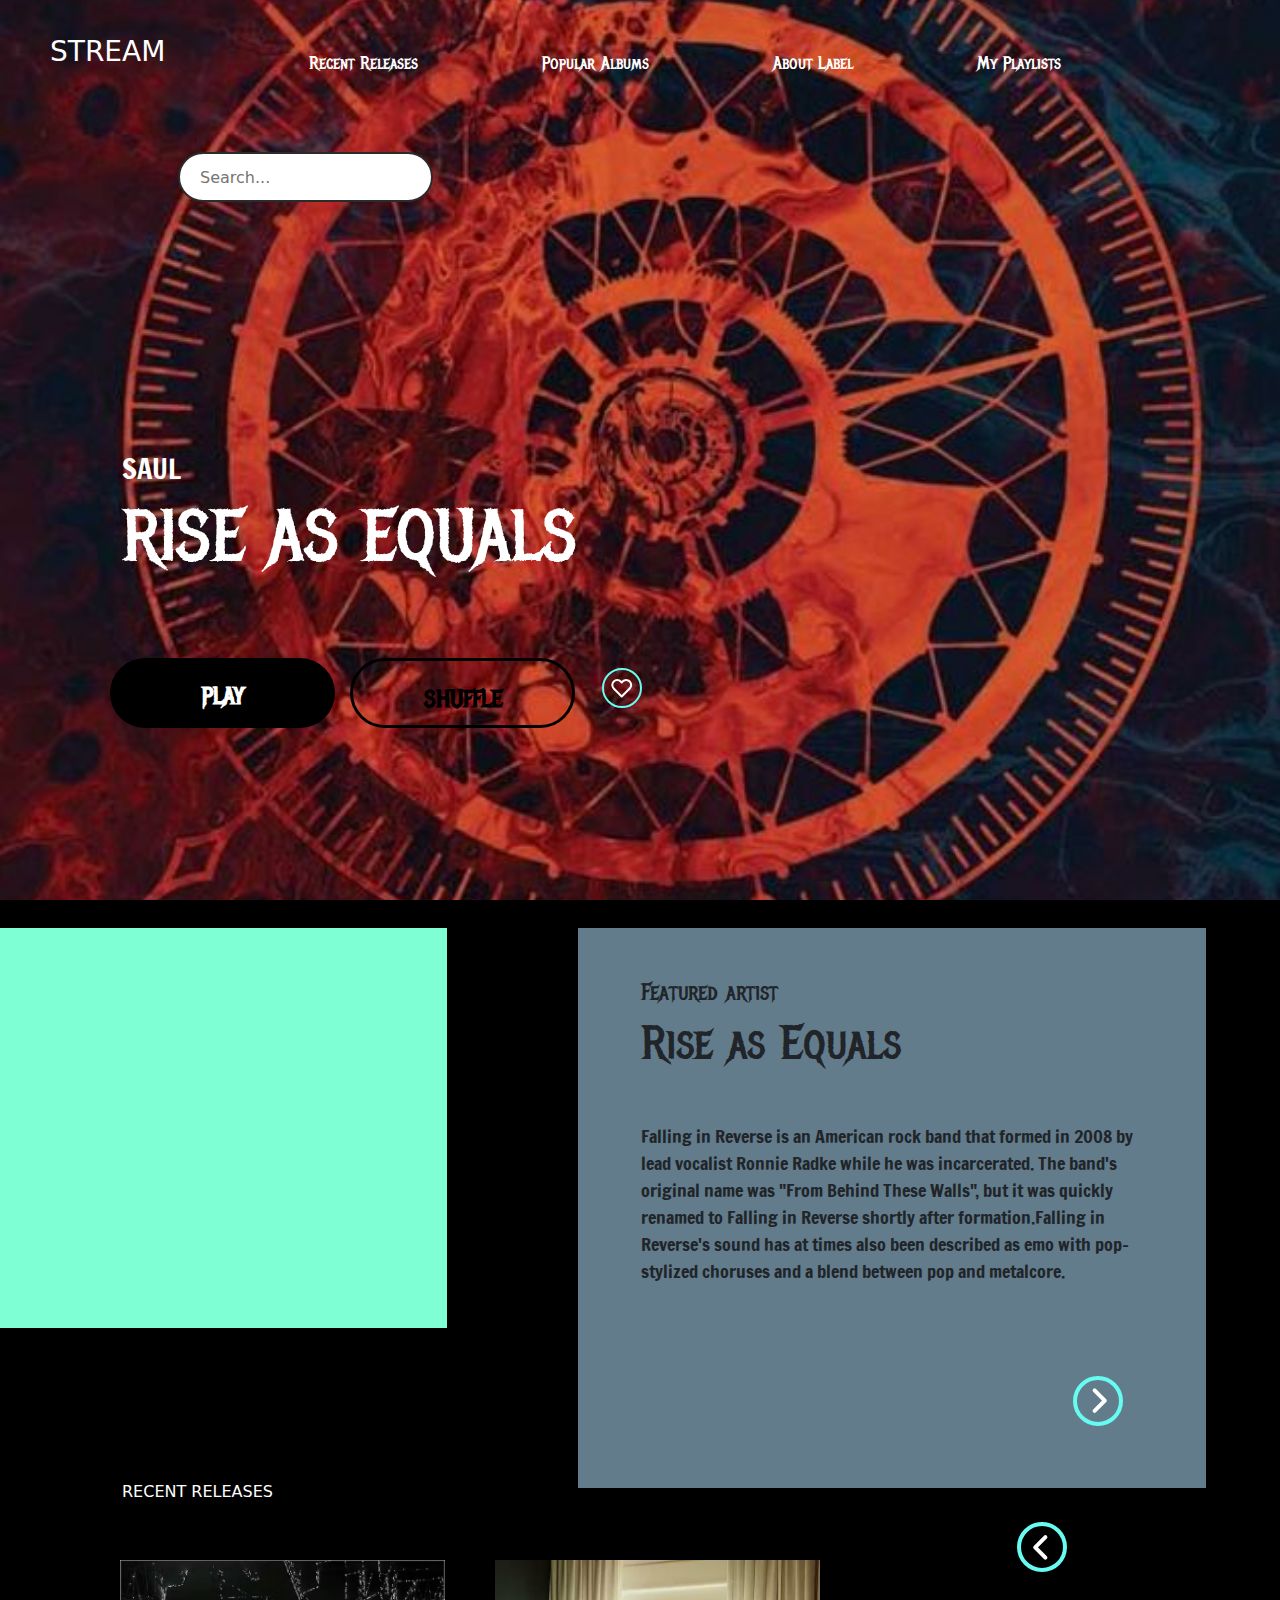
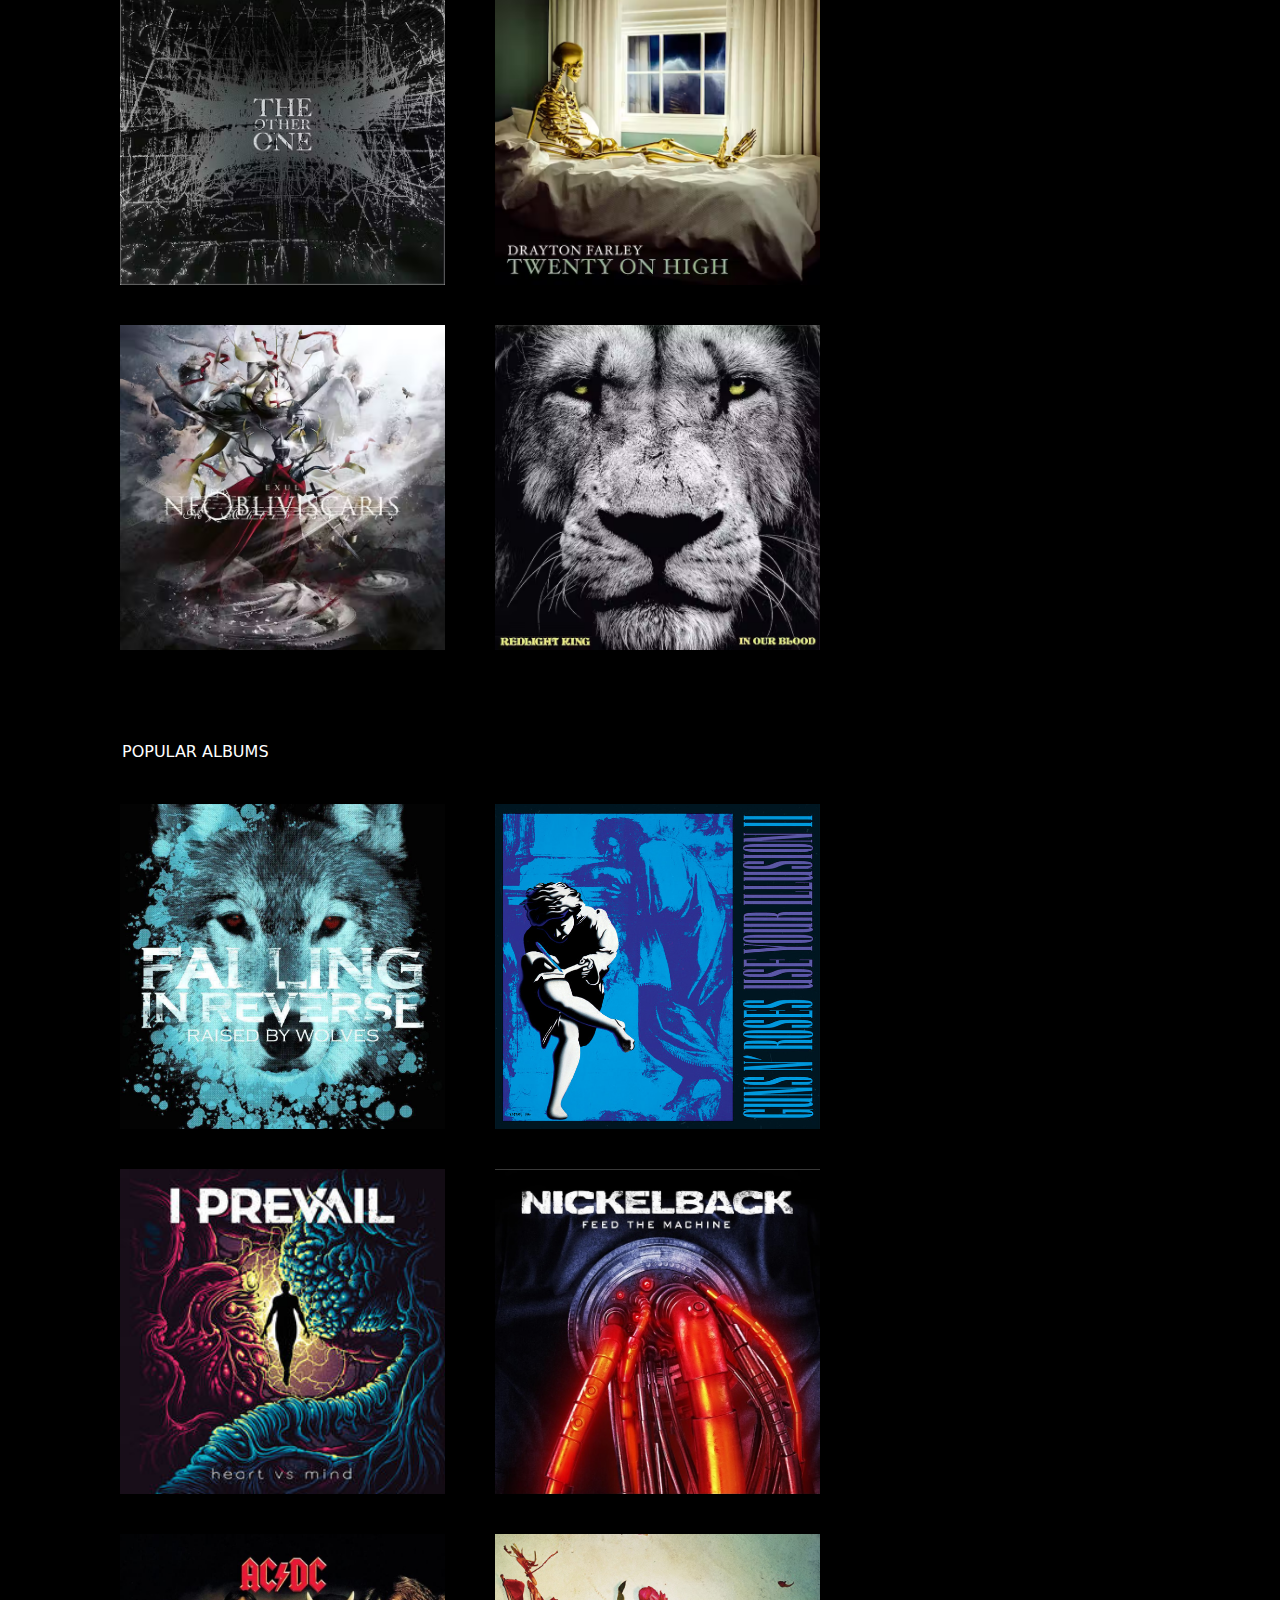
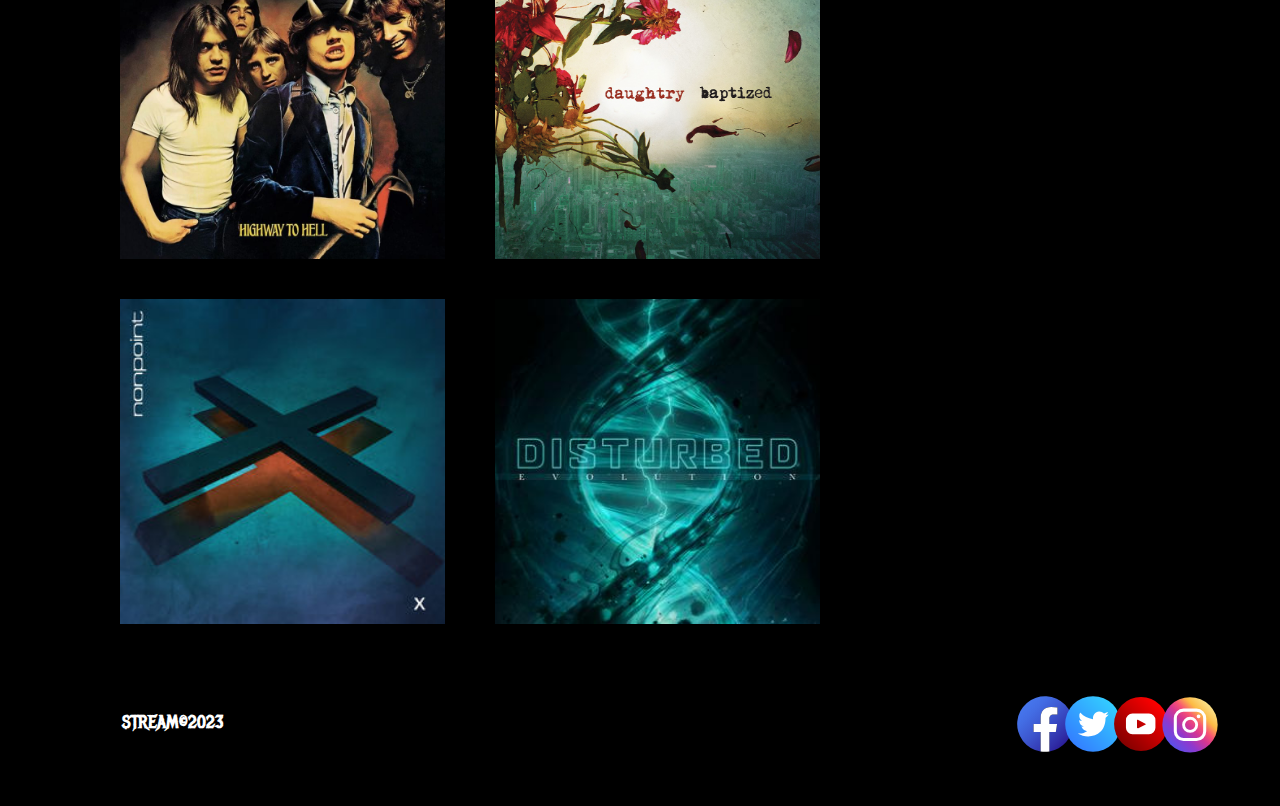
==== commit 57550bc5: "Add fonts" ====
--- a/index.html
+++ b/index.html
@@ -5,6 +5,10 @@
     <meta http-equiv="X-UA-Compatible" content="IE=edge">
     <meta name="viewport" content="width=device-width, initial-scale=1.0">
     <title>Music Website: Stream</title>
+
+    <link rel="preconnect" href="https://fonts.googleapis.com">
+    <link rel="preconnect" href="https://fonts.gstatic.com" crossorigin>
+    <link href="https://fonts.googleapis.com/css2?family=Francois+One&family=Metal+Mania&display=swap" rel="stylesheet">
 
      <!--External Document-->
      <link rel="stylesheet" href="https://cdn.jsdelivr.net/npm/bootstrap@5.2.3/dist/css/bootstrap.min.css">
@@ -35,18 +39,24 @@
             <div class="row">
                 <div class="play-button"><strong>PLAY</strong></div>
                 <div class="shuffle-button"><strong>SHUFFLE</strong></div>
-                <div class="heart-button"></div>
+                <div class="heart-button">
+                    <img src="assets/Icons/heart_icon_smal.svg">
+                </div>
             </div>          
         </div>
 
         <div class="row">           
             <div class="col-6">
                 <div class="right">
-                    <p>Featured artist</p>
+                    <h5>Featured artist</h5>
                     <h3>Rise as Equals</h3>
                     <p>Falling in Reverse is an American rock band that formed in 2008 by lead vocalist Ronnie Radke while he was incarcerated. The band's original name was "From Behind These Walls", but it was quickly renamed to Falling in Reverse shortly after formation.Falling in Reverse's sound has at times also been described as emo with pop-stylized choruses and a blend between pop and metalcore.</p>
-                    <div class="right-arrow"></div>
-                    <div class="left-arrow"></div>
+                    <div class="right-arrow">
+                        <img src="assets/Icons/right_arrow_icon.svg">
+                    </div>
+                    <div class="left-arrow">
+                        <img src="assets/Icons/left_arrow_icon.svg">
+                    </div>
                 </div>               
             </div>  
             <div class="col-6">
@@ -64,7 +74,7 @@
             <div class="row">
                 <div class="col-3 box1">
                     <div class="hover-state">
-                        <div class="icon"></div>
+                        <div class="overlay-icon"></div>
                         <div class="overlay">
                             <h3>Album Name</h3>
                             <p>Artist Name</p>
@@ -73,7 +83,7 @@
                 </div>
                 <div class="col-3 box2">
                     <div class="hover-state">
-                        <div class="icon"></div>
+                        <div class="overlay-icon"></div>
                         <div class="overlay">
                             <h3>Album Name</h3>
                             <p>Artist Name</p>
@@ -82,7 +92,7 @@
                 </div>
                 <div class="col-3 box3">
                     <div class="hover-state">
-                        <div class="icon"></div>
+                        <div class="overlay-icon"></div>
                         <div class="overlay">
                             <h3>Album Name</h3>
                             <p>Artist Name</p>
@@ -91,7 +101,7 @@
                 </div>
                 <div class="col-3 box4">
                     <div class="hover-state">
-                        <div class="icon"></div>
+                        <div class="overlay-icon"></div>
                         <div class="overlay">
                             <h3>Album Name</h3>
                             <p>Artist Name</p>
@@ -108,7 +118,7 @@
             <div class="row">
                 <div class="col-3 box5">
                     <div class="hover-state">
-                        <div class="icon"></div>
+                        <div class="overlay-icon"></div>
                         <div class="overlay">
                             <h3>Album Name</h3>
                             <p>Artist Name</p>
@@ -117,7 +127,7 @@
                 </div>
                 <div class="col-3 box6">
                     <div class="hover-state">
-                        <div class="icon"></div>
+                        <div class="overlay-icon"></div>
                         <div class="overlay">
                             <h3>Album Name</h3>
                             <p>Artist Name</p>
@@ -126,7 +136,7 @@
                 </div>
                 <div class="col-3 box7">
                     <div class="hover-state">
-                        <div class="icon"></div>
+                        <div class="overlay-icon"></div>
                         <div class="overlay">
                             <h3>Album Name</h3>
                             <p>Artist Name</p>
@@ -135,7 +145,7 @@
                 </div>
                 <div class="col-3 box8">
                     <div class="hover-state">
-                        <div class="icon"></div>
+                        <div class="overlay-icon"></div>
                         <div class="overlay">
                             <h3>Album Name</h3>
                             <p>Artist Name</p>
@@ -146,7 +156,7 @@
             <div class="row">
                 <div class="col-3 box9">
                     <div class="hover-state">
-                        <div class="icon"></div>
+                        <div class="overlay-icon"></div>
                         <div class="overlay">
                             <h3>Album Name</h3>
                             <p>Artist Name</p>
@@ -155,7 +165,7 @@
                 </div>
                 <div class="col-3 box10">
                     <div class="hover-state">
-                        <div class="icon"></div>
+                        <div class="overlay-icon"></div>
                         <div class="overlay">
                             <h3>Album Name</h3>
                             <p>Artist Name</p>
@@ -164,7 +174,7 @@
                 </div>
                 <div class="col-3 box11">
                     <div class="hover-state">
-                        <div class="icon"></div>
+                        <div class="overlay-icon"></div>
                         <div class="overlay">
                             <h3>Album Name</h3>
                             <p>Artist Name</p>
@@ -173,7 +183,7 @@
                 </div>
                 <div class="col-3 box12">
                     <div class="hover-state">
-                        <div class="icon"></div>
+                        <div class="overlay-icon"></div>
                         <div class="overlay">
                             <h3>Album Name</h3>
                             <p>Artist Name</p>
@@ -192,10 +202,19 @@
             <div class="col-4"></div>
             <div class="col-4">
                 <div class="row socials">
-                    <div class="social-1"></div>
-                    <div class="social-2"></div>
-                    <div class="social-3"></div>
-                    <div class="social-4"></div>
+                    <div class="col-2">
+                        <a href="https://www.facebook.com/hardrockmusicbands/"><div class="social-1"></div></a> 
+                    </div>
+                    <div class="col-2">
+                        <a href="https://twitter.com/i/topics/1291812963314098176"><div class="social-2"></div></a> 
+                    </div>
+                   <div class="col-2">
+                    <a href="https://www.youtube.com/watch?v=_F46EddVMdY"><div class="social-3"></div></a> 
+                   </div>
+                    <div class="col-6">
+                        <a href="https://www.instagram.com/xclusively.music/?hl=en"><div class="social-4"></div></a>
+                    </div>
+                    
                 </div>
             </div>
         </div>
--- a/css/main.css
+++ b/css/main.css
@@ -39,6 +39,8 @@
     float: left;
     margin: 40px 62px;
     color: white;
+    font-family: 'Metal Mania', cursive;
+    font-size: 18px;
 }
 
 .search{
@@ -49,6 +51,7 @@
     margin-top: 35px;
     margin-left: 10%;
     padding-left: 20px;
+
 }
 
 .header-con{
@@ -59,6 +62,13 @@
 
 .header-con h1{
     padding-bottom: 70px;
+    font-family: 'Metal Mania', cursive;
+    font-size: 72px;
+}
+
+.header-con{
+    font-family: 'Francois One', sans-serif;
+    font-size: 36px;
 }
 
 .play-button{
@@ -71,6 +81,8 @@
     text-align: center;
     padding-top: 20px;
     margin-right: 15px;
+    font-family: 'Metal Mania', cursive;
+    font-size: 24px;
 }
 .shuffle-button{
     float: right;
@@ -82,16 +94,13 @@
     text-align: center;
     padding-top: 20px;
     margin-right: 15px;
+    font-family: 'Metal Mania', cursive;
+    font-size: 24px;
 }
 
 .heart-button{
     width: 70px;
     height: 70px;
-    border-radius: 50%;
-    border: 3px solid black;
-    background-image: url(../assets/Icons/heart_icon.svg);
-    background-size: cover;
-    background-position: center;
 }
 
 .right{
@@ -106,17 +115,27 @@
 }
 
 .right h3{
+    font-family: 'Metal Mania', cursive;
+    font-size: 48px;
+}
+
+.right h5{
+    font-family: 'Metal Mania', cursive;
+    font-size: 24px;
+}
+
+.right h3{
     margin-bottom: 10%;
+}
+
+.right p{
+    font-family: 'Francois One', sans-serif;
+    font-size: 18px;
 }
 
 .right-arrow{
     width: 70px;
     height: 70px;
-    border-radius: 50%;
-    border: 3px solid black;
-    background-image: url(../assets/Icons/right_arrow_icon.svg);
-    background-size: cover;
-    background-position: center;
     float: right;
     margin: 0 auto;
     margin-top: 15%;
@@ -126,10 +145,6 @@
     width: 70px;
     height: 70px;
     border-radius: 50%;
-    border: 3px solid black;
-    background-image: url(../assets/Icons/left_arrow_icon.svg);
-    background-size: cover;
-    background-position: center;
     float: left;
     margin-top: 15%;
     margin-left: 75%;   
@@ -305,11 +320,11 @@
     opacity: 0;
 }
 
-.icon{
+.overlay-icon{
     width: 80px;
     height: 80px;
     border-radius: 40px;
-    background-color: blue;
+    background-color: rgba(186, 77, 95, 0.8);
     margin: 0 auto;
 }
 
@@ -336,13 +351,16 @@
 
 .copy{
     padding-top: 15px;
+    font-family: 'Metal Mania', cursive;
+    font-size: 18px;
+    
 }
 
 .socials{
     margin-left: 25%;
 }
 
-.social-1{
+.social-3{
     background-image: url(../assets/Icons/social-01.svg);
     width: 60px;
     height: 60px;
@@ -350,7 +368,7 @@
     margin: 1%;
 }
 
-.social-2{
+.social-1{
     background-image: url(../assets/Icons/social-02.svg);
     width: 60px;
     height: 60px;
@@ -358,7 +376,7 @@
     margin: 1%;
 }
 
-.social-3{
+.social-2{
     background-image: url(../assets/Icons/social-03.svg);
     width: 60px;
     height: 60px;
@@ -388,22 +406,34 @@
     color: white;
 }
 
+.info h3{
+    font-family: 'Francois One', sans-serif;
+    font-size: 24px;
+}
 .info h2{
     margin-bottom: 40px;
+    font-family: 'Metal Mania', cursive;
+    font-size: 48px;
 }
 
 .info p{
     margin-bottom: 60px;
+    font-family: 'Francois One', sans-serif;
+    font-size: 18px;
 }
 
 .mail-button{
     float: left;
     margin-right: 50px;
     margin-bottom: 30px;
+    font-family: 'Francois One', sans-serif;
+    font-size: 18px;
 }
 
 .phone-button{
     margin-bottom: 30px;
+    font-family: 'Francois One', sans-serif;
+    font-size: 18px;
 }
 
 form{  
@@ -431,6 +461,8 @@
     margin-bottom: 4%;
     padding-left: 20px;
     padding-right: 20px;
+    font-family: 'Francois One', sans-serif;
+    font-size: 18px;
 }
 
 .input-button{
@@ -447,6 +479,8 @@
     padding-top: 90px;
     margin-bottom: 50px;
     color: white;
+    font-family: 'Francois One', sans-serif;
+    font-size: 24px;
 }
 .album{
     width: 100%;
@@ -459,6 +493,13 @@
 
 .album h2{
     padding-top: 210px;
+    font-family: 'Metal Mania', cursive;
+    font-size: 64px;
+}
+
+.album h3{
+    font-family: 'Metal Mania', cursive;
+    font-size: 48px;
 }
 
 .songs{
@@ -468,6 +509,8 @@
     margin-left: 170px;
     padding-top: 22px;
     color: white;
+    font-family: 'Metal Mania', cursive;
+    font-size: 12px;
 }
 
 .song-header{
@@ -475,6 +518,8 @@
     margin-left: 170px;
     margin-bottom: 0px;
     color: white;
+    font-family: 'Francois One', sans-serif;
+    font-size: 18px;
 }
 
 .song-subtitle{
@@ -482,11 +527,15 @@
     margin-left: 170px;
     margin-bottom: 40px;
     color: white;
+    font-family: 'Metal Mania', cursive;
+    font-size: 18px;
 }
 
 .song{
     margin-top: -12px !important;
     color: white;
+    font-family: 'Metal Mania', cursive;
+    font-size: 14px;
 }
 
 .line{
@@ -514,30 +563,22 @@
     float: left;
 }
 
-.pause-button{
-    width: 70px;
-    height: 70px;
-    border-radius: 70px;
-    border: 2px solid grey;
-    background-image: url(../assets/Icons/pause_icon.svg);
-    background-size: cover;
-    background-position: center;
-    margin-top: -10px !important;
-    margin-right: 3%;
-}
-
-.next-button{
-    width: 50px;
-    height: 50px;
-    border-radius: 50px;
-    border: 2px solid grey;
-    background-image: url(../assets/Icons/next_icon.svg);
-    background-size: cover;
-    background-position: center;  
-}
-
+.name h4{
+    font-family: 'Metal Mania', cursive;
+    font-size: 24px;
+}
+
+.name p{
+    font-family: 'Metal Mania', cursive;
+    font-size: 14px;
+}
 .time{
     margin-top: 10px;
+}
+
+.time{
+    font-family: 'Metal Mania', cursive;
+    font-size: 18px;
 }
 
 .bottom{
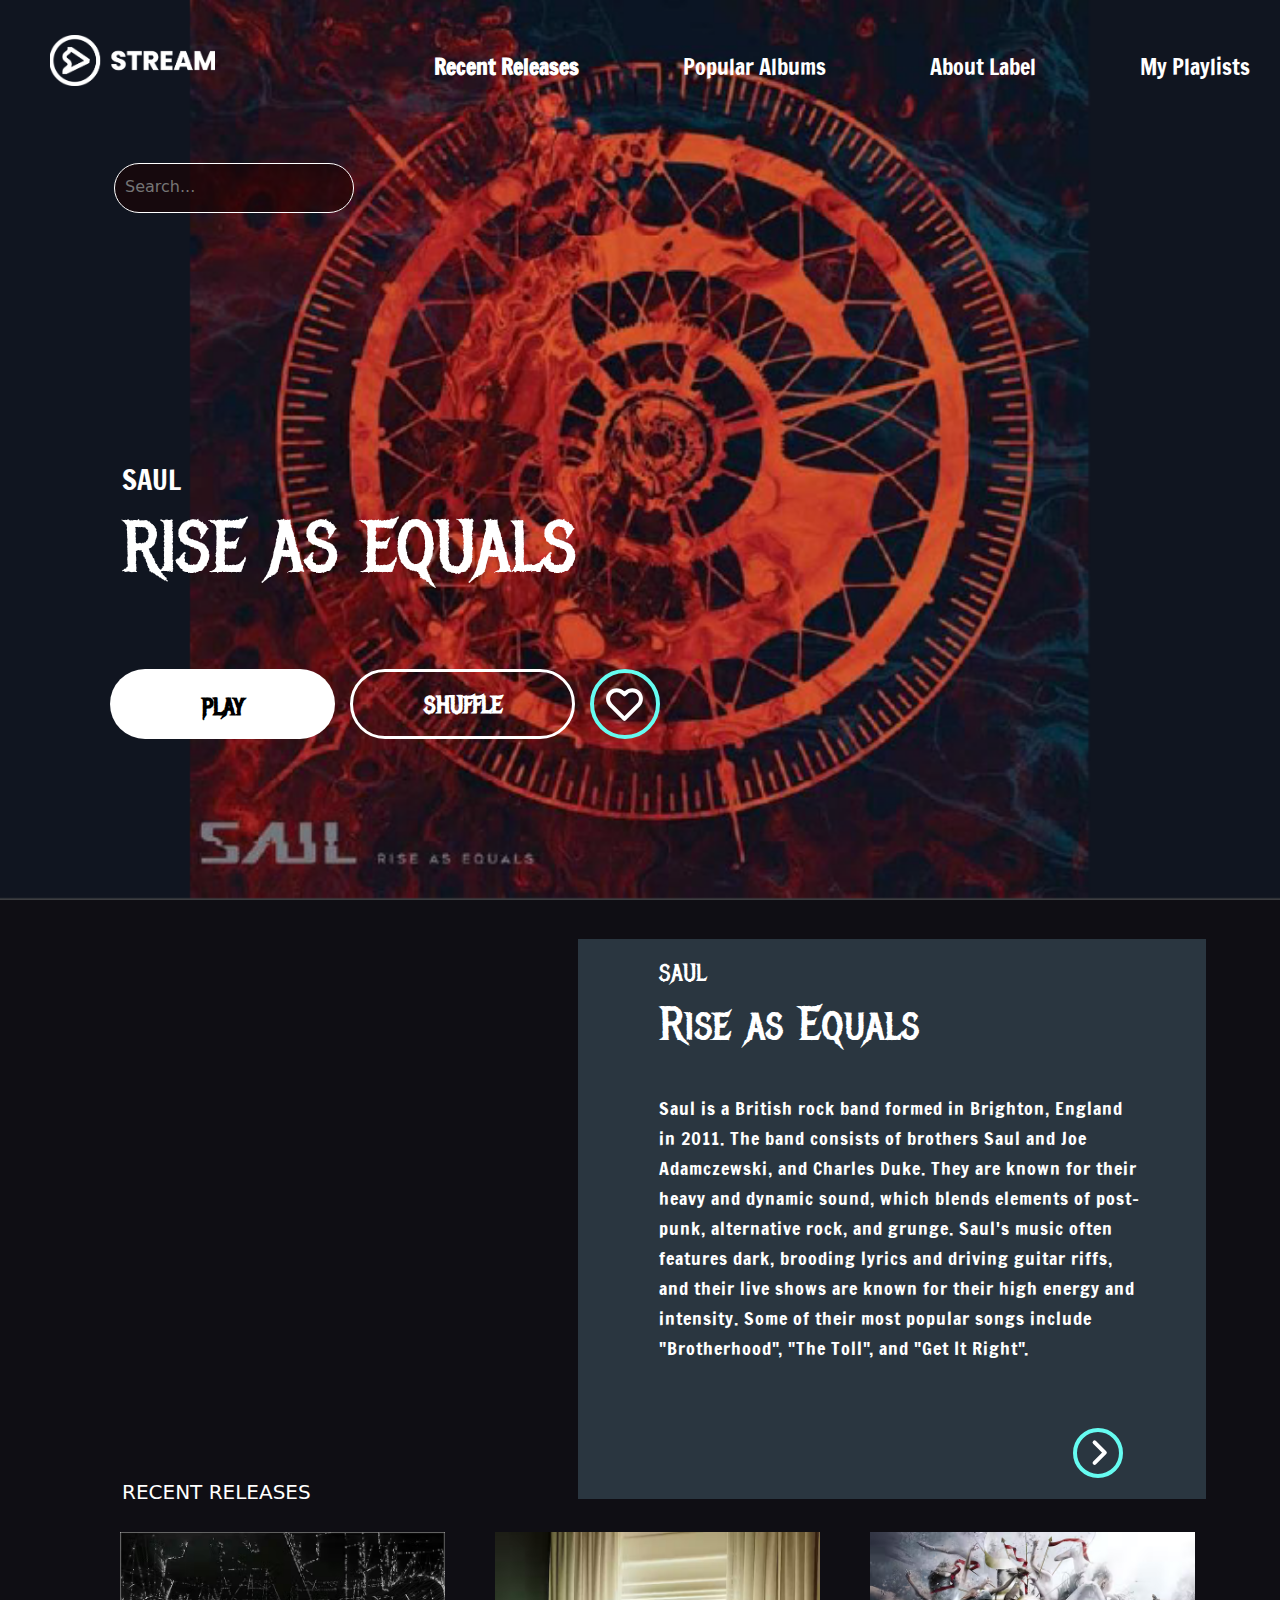
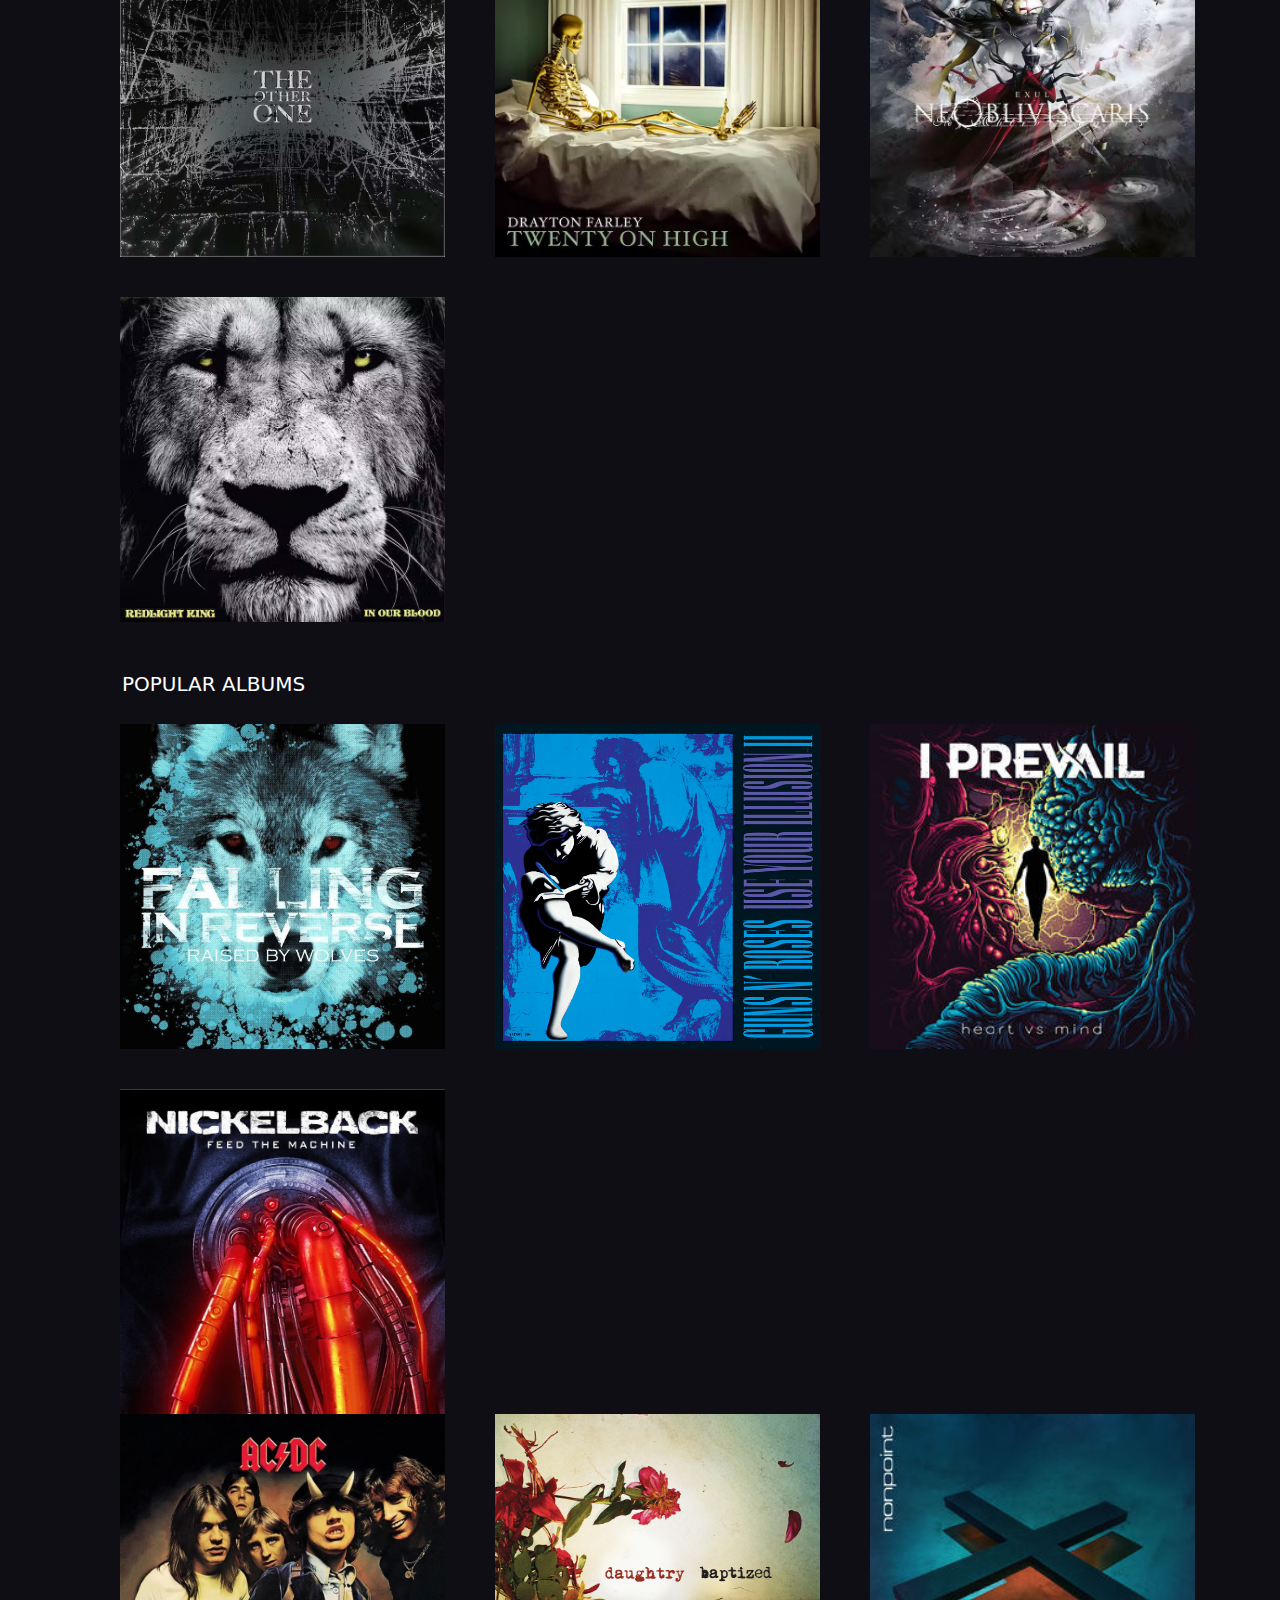
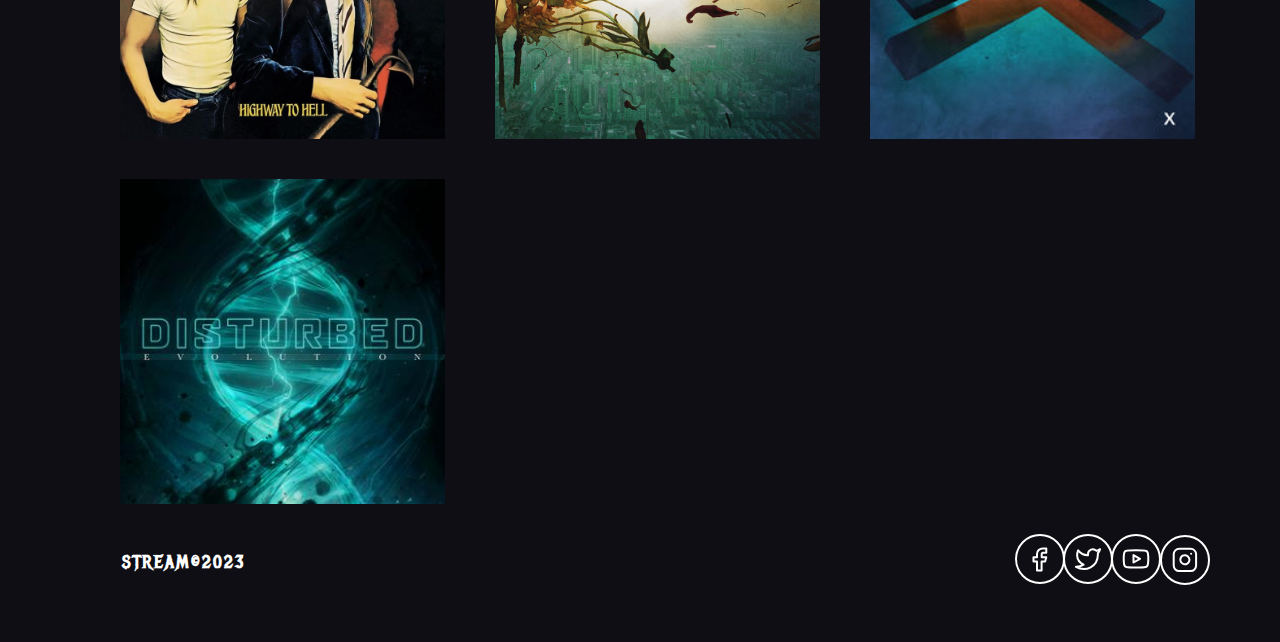
==== commit 80d58f0e: "Add assets and colour scheme" ====
--- a/index.html
+++ b/index.html
@@ -18,66 +18,77 @@
 
 </head>
 <body>
-
-    <header>
-        <div class="nav">
-            <div class="logo"><h3>STREAM</h3></div>
-            <div class="nav-con">
-                <ul>
-                    <li>Recent Releases</li>
-                    <li>Popular Albums</li>
-                    <a href="pages/about.html"><li>About Label</li></a>
-                    <a href="pages/playlist.html"><li>My Playlists</li></a>
-                </ul>              
-            </div>
-            <input class="search" type="search" placeholder="Search...">
-        </div>
-
-        <div class="header-con">
-            <h3>SAUL</h3>
-            <h1>RISE AS EQUALS</h1>
-            <div class="row">
-                <div class="play-button"><strong>PLAY</strong></div>
-                <div class="shuffle-button"><strong>SHUFFLE</strong></div>
-                <div class="heart-button">
-                    <img src="assets/Icons/heart_icon_smal.svg">
-                </div>
-            </div>          
-        </div>
-
-        <div class="row">           
-            <div class="col-6">
-                <div class="right">
-                    <h5>Featured artist</h5>
-                    <h3>Rise as Equals</h3>
-                    <p>Falling in Reverse is an American rock band that formed in 2008 by lead vocalist Ronnie Radke while he was incarcerated. The band's original name was "From Behind These Walls", but it was quickly renamed to Falling in Reverse shortly after formation.Falling in Reverse's sound has at times also been described as emo with pop-stylized choruses and a blend between pop and metalcore.</p>
-                    <div class="right-arrow">
-                        <img src="assets/Icons/right_arrow_icon.svg">
-                    </div>
-                    <div class="left-arrow">
-                        <img src="assets/Icons/left_arrow_icon.svg">
-                    </div>
-                </div>               
-            </div>  
-            <div class="col-6">
-                <div class="video">
-                    <iframe width="100%" height="400px" src="https://www.youtube.com/embed/Jvrim5JTj90" title="YouTube video player" frameborder="0" allow="accelerometer; autoplay; clipboard-write; encrypted-media; gyroscope; picture-in-picture; web-share" allowfullscreen></iframe>
-                </div>
-            </div>        
-        </div>
-
-    </header>
+    
+        <header>
+            <div class="overlay2">
+                <div class="header-image">
+                    <div class="nav">
+                        <div class="logo">
+                            <a href="index.html"><div class="logo-img"></div></a>                              
+                        </div>
+                        <div class="nav-con">
+                            <ul>
+                                <a href="index.html"><li class="active">Recent Releases</li></a> 
+                                <a href="index.html"> <li>Popular Albums</li></a>
+                                <a href="pages/about.html"><li>About Label</li></a>
+                                <a href="pages/playlist.html"><li>My Playlists</li></a>
+                            </ul>              
+                        </div>
+                        <input class="search" type="search" placeholder="Search...">
+                    </div>
+            
+                    <div class="header-con">
+                        <h3>SAUL</h3>
+                        <h1>RISE AS EQUALS</h1>
+                        <div class="row">
+                            <div class="play-button"><strong>PLAY</strong></div>
+                            <div class="shuffle-button"><strong>SHUFFLE</strong></div>
+                            <div class="heart-button">
+                                
+                            </div>
+                        </div>          
+                    </div>
+            
+                    <div class="row">           
+                        <div class="col-6">
+                            <div class="right">
+                                <h5>SAUL</h5>
+                                <h3>Rise as Equals</h3>
+                                <p>Saul is a British rock band formed in Brighton, England in 2011. The band consists of brothers Saul and Joe Adamczewski, and Charles Duke. They are known for their heavy and dynamic sound, which blends elements of post-punk, alternative rock, and grunge. Saul's music often features dark, brooding lyrics and driving guitar riffs, and their live shows are known for their high energy and intensity. Some of their most popular songs include "Brotherhood", "The Toll", and "Get It Right".</p>
+                                <div class="right-arrow">
+                                    <img src="assets/Icons/right_arrow_icon.svg">
+                                </div>
+                                <div class="left-arrow">
+                                    <img src="assets/Icons/left_arrow_icon.svg">
+                                </div>
+                            </div>               
+                        </div>  
+                        <div class="col-6">
+                            <div class="video">
+                                <iframe width="100%" height="400px" src="https://www.youtube.com/embed/Jvrim5JTj90" title="YouTube video player" frameborder="0" allow="accelerometer; autoplay; clipboard-write; encrypted-media; gyroscope; picture-in-picture; web-share" allowfullscreen></iframe>
+                            </div>
+                        </div>        
+                    </div>
+                </div>
+            </div>
+            
+    
+        </header>
+  
 
     <section>
         <div class="subtitle-1">
-            <p>RECENT RELEASES</p>
+            <h5>RECENT RELEASES</h5>
             <div class="row">
                 <div class="col-3 box1">
                     <div class="hover-state">
                         <div class="overlay-icon"></div>
-                        <div class="overlay">
-                            <h3>Album Name</h3>
-                            <p>Artist Name</p>
+                        <div class="overlay">                          
+                            <p>BABYMETAL</p>
+                            <h3>THE OTHER ONE</h3>
+                            <div class="small-heart">
+                                <img src="assets/Icons/heart_icon_smal.svg">
+                            </div>
                         </div>
                     </div>
                 </div>
@@ -85,8 +96,11 @@
                     <div class="hover-state">
                         <div class="overlay-icon"></div>
                         <div class="overlay">
-                            <h3>Album Name</h3>
-                            <p>Artist Name</p>
+                            <p>DRAYTON FARLEY</p>
+                            <h3>TWENTY ON HIGH</h3>
+                            <div class="small-heart">
+                                <img src="assets/Icons/heart_icon_smal.svg">
+                            </div>                          
                         </div>
                     </div>
                 </div>
@@ -94,8 +108,11 @@
                     <div class="hover-state">
                         <div class="overlay-icon"></div>
                         <div class="overlay">
-                            <h3>Album Name</h3>
-                            <p>Artist Name</p>
+                            <p>NE OBLIVISCARIS</p>
+                            <h3>EXUL</h3> 
+                            <div class="small-heart">
+                                <img src="assets/Icons/heart_icon_smal.svg">
+                            </div>       
                         </div>
                     </div>
                 </div>
@@ -103,8 +120,11 @@
                     <div class="hover-state">
                         <div class="overlay-icon"></div>
                         <div class="overlay">
-                            <h3>Album Name</h3>
-                            <p>Artist Name</p>
+                            <p>REDLIGHT KING</p>
+                            <h3>KING IN OUR BLOOD</h3> 
+                            <div class="small-heart">
+                                <img src="assets/Icons/heart_icon_smal.svg">
+                            </div>                         
                         </div>
                     </div>
                 </div>
@@ -114,14 +134,17 @@
 
     <section>
         <div class="subtitle-2">
-            <p>POPULAR ALBUMS</p>
+            <h5>POPULAR ALBUMS</h5>
             <div class="row">
                 <div class="col-3 box5">
                     <div class="hover-state">
                         <div class="overlay-icon"></div>
                         <div class="overlay">
-                            <h3>Album Name</h3>
-                            <p>Artist Name</p>
+                            <p>FALLING IN REVERSE</p>
+                            <h3>RAISED BY WOLVES</h3>  
+                            <div class="small-heart">
+                                <img src="assets/Icons/heart_icon_smal.svg">
+                            </div>                        
                         </div>
                     </div>
                 </div>
@@ -129,8 +152,11 @@
                     <div class="hover-state">
                         <div class="overlay-icon"></div>
                         <div class="overlay">
-                            <h3>Album Name</h3>
-                            <p>Artist Name</p>
+                            <p>GUNS 'N ROSES</p>
+                            <h3>USE YOUR ILLUSION II</h3> 
+                            <div class="small-heart">
+                                <img src="assets/Icons/heart_icon_smal.svg">
+                            </div>                         
                         </div>
                     </div>
                 </div>
@@ -138,8 +164,11 @@
                     <div class="hover-state">
                         <div class="overlay-icon"></div>
                         <div class="overlay">
-                            <h3>Album Name</h3>
-                            <p>Artist Name</p>
+                            <p>I PREVAIL</p>
+                            <h3>HEART VS MIND</h3>
+                            <div class="small-heart">
+                                <img src="assets/Icons/heart_icon_smal.svg">
+                            </div>                         
                         </div>
                     </div>
                 </div>
@@ -147,8 +176,11 @@
                     <div class="hover-state">
                         <div class="overlay-icon"></div>
                         <div class="overlay">
-                            <h3>Album Name</h3>
-                            <p>Artist Name</p>
+                            <p>NICKELBACK</p>
+                            <h3>FEED THE MACHINE</h3>
+                            <div class="small-heart">
+                                <img src="assets/Icons/heart_icon_smal.svg">
+                            </div>
                         </div>
                     </div>
                 </div>
@@ -158,8 +190,11 @@
                     <div class="hover-state">
                         <div class="overlay-icon"></div>
                         <div class="overlay">
-                            <h3>Album Name</h3>
-                            <p>Artist Name</p>
+                            <p>AC/DC</p>
+                            <h3>HIGHWAY TO HELL</h3>  
+                            <div class="small-heart">
+                                <img src="assets/Icons/heart_icon_smal.svg">
+                            </div>                        
                         </div>
                     </div>
                 </div>
@@ -167,8 +202,11 @@
                     <div class="hover-state">
                         <div class="overlay-icon"></div>
                         <div class="overlay">
-                            <h3>Album Name</h3>
-                            <p>Artist Name</p>
+                            <p>DAUGHTRY</p>
+                            <h3>BAPTIZED</h3>  
+                            <div class="small-heart">
+                                <img src="assets/Icons/heart_icon_smal.svg">
+                            </div>                       
                         </div>
                     </div>
                 </div>
@@ -176,8 +214,11 @@
                     <div class="hover-state">
                         <div class="overlay-icon"></div>
                         <div class="overlay">
-                            <h3>Album Name</h3>
-                            <p>Artist Name</p>
+                            <p>NONPOINT</p>
+                            <h3>X</h3>  
+                            <div class="small-heart">
+                                <img src="assets/Icons/heart_icon_smal.svg">
+                            </div>                       
                         </div>
                     </div>
                 </div>
@@ -185,8 +226,11 @@
                     <div class="hover-state">
                         <div class="overlay-icon"></div>
                         <div class="overlay">
-                            <h3>Album Name</h3>
-                            <p>Artist Name</p>
+                            <p>DISTURBED</p>
+                            <h3>EVOLUTION</h3>  
+                            <div class="small-heart">
+                                <img src="assets/Icons/heart_icon_smal.svg">
+                            </div>                         
                         </div>
                     </div>
                 </div>
@@ -203,16 +247,24 @@
             <div class="col-4">
                 <div class="row socials">
                     <div class="col-2">
-                        <a href="https://www.facebook.com/hardrockmusicbands/"><div class="social-1"></div></a> 
+                        <a href="https://www.facebook.com/hardrockmusicbands/"><div class="social-1">
+                            <img src="assets/Icons-20230405T233836Z-001/Icons/social/facebook_icon.svg">
+                        </div></a> 
                     </div>
                     <div class="col-2">
-                        <a href="https://twitter.com/i/topics/1291812963314098176"><div class="social-2"></div></a> 
+                        <a href="https://twitter.com/i/topics/1291812963314098176"><div class="social-2">
+                            <img src="assets/Icons-20230405T233836Z-001/Icons/social/twitter_icon.svg">
+                        </div></a> 
                     </div>
                    <div class="col-2">
-                    <a href="https://www.youtube.com/watch?v=_F46EddVMdY"><div class="social-3"></div></a> 
+                    <a href="https://www.youtube.com/watch?v=_F46EddVMdY"><div class="social-3">
+                        <img src="assets/Icons-20230405T233836Z-001/Icons/social/youtube_icon.svg">
+                    </div></a> 
                    </div>
                     <div class="col-6">
-                        <a href="https://www.instagram.com/xclusively.music/?hl=en"><div class="social-4"></div></a>
+                        <a href="https://www.instagram.com/xclusively.music/?hl=en"><div class="social-4">
+                            <img src="assets/Icons-20230405T233836Z-001/Icons/social/instagram_icon.svg">
+                        </div></a>
                     </div>
                     
                 </div>
--- a/css/main.css
+++ b/css/main.css
@@ -1,32 +1,49 @@
 header{
     width: 100%;
+    height: 900px;  
+}
+
+.header-image{
+    width: 100%;
     height: 900px;
-    background-image: url(../assets/Rise\ As\ Equals.jpg);
-    background-size: cover;
-    background-position: center;
-}
-
-
+    background-image: url(../assets/Rise\ as\ Equals\ header.png);
+    background-size: cover;
+    background-position: center;
+}
+
+.overlay2{
+    width: 100%;
+    height: 900px;
+    background-color: rgba(0,0,0,0.7);
+}
 
 .nav{
     width: 100%;
     margin-left: 50px;
-    margin-right: 50px;
     color: white;
 }
 
 nav{
     width: 100%;
-    padding-left: 50px;
-    padding-right: 50px;
-    color: white;
-    background-color: black;
+    background-color: #0F0E14;
 }
 
 .logo{
     float: left;
     margin-top: 35px;
-    margin-right: 50px;
+    margin-right: 135px;
+}
+
+.logo-img{
+    width: 165px;
+    height: 51px;
+    background-image: url(../assets/Logo/stream_logo_white.png);
+    background-position: center;
+    background-size: cover;
+}
+
+.logo h3{
+    float: right;
 }
 
 .nav-con ul{
@@ -37,21 +54,32 @@
 
 .nav-con li{
     float: left;
-    margin: 40px 62px;
-    color: white;
-    font-family: 'Metal Mania', cursive;
-    font-size: 18px;
+    margin: 40px 52px;
+    color: white;
+    font-family: 'Francois One', sans-serif;
+    font-size: 22px;
+}
+
+.nav-con li:hover{
+    cursor: pointer;
+    font-weight: bolder;
+}
+
+.active{
+    font-weight: bolder !important;
 }
 
 .search{
-    width: 255px;
+    width: 240px;
     height: 50px;
     border-radius: 50px;
-    border: 2px solid #2b2b2b;
-    margin-top: 35px;
-    margin-left: 10%;
-    padding-left: 20px;
-
+    border: 1.5px solid white;
+    margin-top: 40px;
+    margin-left: 5%;
+    background-color: rgba(26, 1, 1, 0.6);
+    color: white;
+    padding-left: 10px;
+    padding-bottom: 5px;
 }
 
 .header-con{
@@ -76,47 +104,68 @@
     width: 225px;
     height: 70px;
     border-radius: 40px;
-    background-color: black;
-    color: white;
+    background-color: white;
+    color: black;
     text-align: center;
     padding-top: 20px;
     margin-right: 15px;
     font-family: 'Metal Mania', cursive;
     font-size: 24px;
 }
+
+.play-button:hover{
+    border: 3px solid white;
+    color: white;
+    background-color: transparent;
+    padding-top: 17px;
+    
+}
+
 .shuffle-button{
     float: right;
     width: 225px;
     height: 70px;
     border-radius: 40px;
-    border: 3px solid black;
+    border: 3px solid white;
+    color: white;
+    text-align: center;
+    padding-top: 15px;
+    margin-right: 15px;
+    font-family: 'Metal Mania', cursive;
+    font-size: 24px;
+}
+
+.shuffle-button:hover{
+    background-color: white;
     color: black;
-    text-align: center;
-    padding-top: 20px;
-    margin-right: 15px;
-    font-family: 'Metal Mania', cursive;
-    font-size: 24px;
 }
 
 .heart-button{
     width: 70px;
     height: 70px;
+    background-image: url(../assets/Icons/heart_icon.svg);
+}
+
+.heart-button:hover{
+    background-image: url(../assets/Icons/heart_icon\ hover.svg);
 }
 
 .right{
-    background-color: #627C8C;
+    background-color: rgba(60, 81, 94, 0.6);
     height: 560px;
     width: 100%;
     margin-left: 92%;
     margin-top: 200px;
-    padding-left: 10%;
+    padding-left: 13%;
     padding-right: 10%;
-    padding-top: 8%;
+    padding-top: 20px;
+    color: white;
 }
 
 .right h3{
     font-family: 'Metal Mania', cursive;
     font-size: 48px;
+    margin-bottom: 40px;
 }
 
 .right h5{
@@ -124,13 +173,11 @@
     font-size: 24px;
 }
 
-.right h3{
-    margin-bottom: 10%;
-}
-
 .right p{
     font-family: 'Francois One', sans-serif;
     font-size: 18px;
+    letter-spacing: 1px;
+    line-height: 30px;
 }
 
 .right-arrow{
@@ -138,7 +185,7 @@
     height: 70px;
     float: right;
     margin: 0 auto;
-    margin-top: 15%;
+    margin-top: 10%;
 }
 
 .left-arrow{
@@ -146,7 +193,7 @@
     height: 70px;
     border-radius: 50%;
     float: left;
-    margin-top: 15%;
+    margin-top: 10%;
     margin-left: 75%;   
 }
 
@@ -155,34 +202,51 @@
     width: 90%;
     margin-top: 200px;  
     margin-left: -770px;
-    background-color: aquamarine;
 }
 
 
 .subtitle-1{
     padding-top: 580px;
     margin-left: 122px;
-    margin-right: 122px;
     color: white;
 }
 
 .subtitle-1 p{
     padding-bottom: 40px;
+    font-family: 'Francois One', sans-serif;
+}
+
+.subtitle-1 h3{
+    font-family: 'Metal Mania', cursive;
+}
+
+.subtitle-1 h5{
+    padding-bottom: 20px;
 }
 
 .subtitle-2{
     margin-left: 122px;
-    margin-right: 122px;
     padding-top: 50px;
 }
 
 .subtitle-2 p{
-    margin-bottom: 40px;
+    padding-bottom: 40px;
+    color: white;
+    font-family: 'Francois One', sans-serif;
+}
+
+.subtitle-2 h3{
+    font-family: 'Metal Mania', cursive;
+}
+
+.subtitle-2 h5{
+    padding-bottom: 20px;
     color: white;
 }
 
 .overlay{
-    width: 
+    width: 100%;
+    height: 80px;
 }
 
 
@@ -324,7 +388,7 @@
     width: 80px;
     height: 80px;
     border-radius: 40px;
-    background-color: rgba(186, 77, 95, 0.8);
+    background-image: url(../assets/Icons/play_icon.svg);
     margin: 0 auto;
 }
 
@@ -335,17 +399,35 @@
     margin-top: 50px;
     color:white;
     padding-left: 10px;
+    padding-top: 7px;
+    padding-left: 15px;
+}
+
+.overlay h3{
+    margin-top: -50px;
 }
 
 .hover-state:hover{
     opacity: 1;
+}
+
+.small-heart{
+    width: 50px;
+    float: right;
+    margin-right: 20px;
+    margin-top: -63px;
+}
+
+.small-heart:hover{
+    background-image: url(../assets/Icons/heart_icon_smal\ hover.svg);
+    cursor: pointer;
 }
 
 footer{
     padding-top: 30px;
     padding-left: 122px;
     padding-bottom: 50px;
-    background-color: black;
+    background-color: #0F0E14;
     color: white;
 }
 
@@ -353,7 +435,7 @@
     padding-top: 15px;
     font-family: 'Metal Mania', cursive;
     font-size: 18px;
-    
+    letter-spacing: 2px;
 }
 
 .socials{
@@ -361,42 +443,38 @@
 }
 
 .social-3{
-    background-image: url(../assets/Icons/social-01.svg);
-    width: 60px;
-    height: 60px;
+    width: 50px;
+    height: 50px;
     border-radius: 50%;
     margin: 1%;
 }
 
 .social-1{
-    background-image: url(../assets/Icons/social-02.svg);
-    width: 60px;
-    height: 60px;
+    width: 50px;
+    height: 50px;
     border-radius: 50%;
     margin: 1%;
 }
 
 .social-2{
-    background-image: url(../assets/Icons/social-03.svg);
-    width: 60px;
-    height: 60px;
+    width: 50px;
+    height: 50px;
     border-radius: 50%;
     margin: 1%;
 }
 
 .social-4{
-    background-image: url(../assets/Icons/social-04.svg);
-    width: 60px;
-    height: 60px;
+    width: 50px;
+    height: 50px;
     border-radius: 50%;
     margin: 1%;
 }
 
 .about-label{
-    background-color: black;
+    background-color: #0F0E14;
     margin-right: 122px;
     margin-left: 122px;
-    padding-top: 100px;
+    padding-top: 70px;
     padding-bottom: 80px;
 }
 
@@ -425,37 +503,48 @@
 .mail-button{
     float: left;
     margin-right: 50px;
-    margin-bottom: 30px;
+    margin-bottom: 10px;
     font-family: 'Francois One', sans-serif;
     font-size: 18px;
 }
 
 .phone-button{
-    margin-bottom: 30px;
+    
+    margin-bottom: 10px;
     font-family: 'Francois One', sans-serif;
     font-size: 18px;
+}
+
+.btn{
+    width: 80px;
+}
+
+.maps{
+    -webkit-filter:invert(100%);
 }
 
 form{  
         width: 100;
         margin: 0 auto;
         margin-top: -10px;
-        background-color: lightgrey;
+        background-color: rgba(90, 46, 46, 0.8);
         padding-left: 5%;
         padding-right: 5%;
-        padding-top: 25px;
+        padding-top: 65px;
         padding-bottom: 40px;
 }
+
 form h3{
     margin-top: 20px;
     margin-bottom: 40px;
+    color: white;
 }
 
 .input-el{
-    width: 90%;
+    width: 98%;
     height: 60px;
     border-radius: 60px;
-    background-color: #2b2b2b;
+    background-color: rgba(15, 14, 20, 0.8);
     color: white;
     border: none;
     margin-bottom: 4%;
@@ -468,15 +557,20 @@
 .input-button{
     width: 30%;
     height: 70px;
-    background-color: aquamarine;
+    background-color: rgba(15, 14, 20, 0.8);
+    color: white;
+    /* border: 2px solid #450f0f !important; */
     border-radius: 90px;
     border: none;
-    margin-left: 58%;
+    margin-left: 67%;
+    font-size: 25px;
+    letter-spacing: 2px;
+    font-family: 'Metal Mania', cursive;
 }
 
 .subtitle-3{
     margin-left: 122px;
-    padding-top: 90px;
+    padding-top: 60px;
     margin-bottom: 50px;
     color: white;
     font-family: 'Francois One', sans-serif;
@@ -485,10 +579,13 @@
 .album{
     width: 100%;
     height: 500px;
-    background-color: aquamarine;
+    background-image: url(../assets/Slash.jpg);
+    background-position: center;
+    background-size: cover;
     margin-left: 122px;
     margin-right: 70px;
     text-align:center; 
+    color: white;
 }
 
 .album h2{
@@ -502,15 +599,29 @@
     font-size: 48px;
 }
 
+.logo-album{
+    width: 50px;
+    height: 50px;
+    margin: 0 auto;
+    margin-left: 250px;
+    margin-top: 70px;
+}
+
+.overlay3{
+    width: 100%;
+    height: 500px;
+    background-color: rgba(0,0,0,0.6);
+}
+
 .songs{
-    border-bottom: 3px solid aquamarine;
+    border-bottom: 3px solid #450f0f;
     height: 70px;
     margin-right: 122px;
     margin-left: 170px;
     padding-top: 22px;
     color: white;
-    font-family: 'Metal Mania', cursive;
-    font-size: 12px;
+    font-family: 'Francois One', sans-serif;
+    font-size: 16px;
 }
 
 .song-header{
@@ -518,8 +629,9 @@
     margin-left: 170px;
     margin-bottom: 0px;
     color: white;
-    font-family: 'Francois One', sans-serif;
-    font-size: 18px;
+    font-family: 'Metal Mania', cursive;
+    font-size: 20px;
+    letter-spacing: 1px;
 }
 
 .song-subtitle{
@@ -528,14 +640,18 @@
     margin-bottom: 40px;
     color: white;
     font-family: 'Metal Mania', cursive;
-    font-size: 18px;
+    font-size: 22px;
+    letter-spacing: 1px;
 }
 
 .song{
     margin-top: -12px !important;
     color: white;
-    font-family: 'Metal Mania', cursive;
-    font-size: 14px;
+    font-family: 'Francois One', sans-serif;
+    font-size: 16px;
+}
+.playing{
+    width: 20px;
 }
 
 .line{
@@ -545,33 +661,44 @@
     background-color: grey;
 }
 
+.line2{
+    width: 32%;
+    height: 5px;
+    background-color: #450f0f;
+    margin-left: -12px;
+}
+
 .circle{
     width: 40px;
     height: 40px;
     border-radius: 40px;
-    background-color: grey;
-    margin-top: -17px !important;
+    background-color: #450f0f;
+    margin-top: -20px !important;
     margin-left: 30%;
 }
 
 .frame{
-    width: 50px;
-    height: 50px;
-    background-color: grey;
+    width: 80px;
+    height: 80px;
+    background-image: url(../assets/Rise\ As\ Equals.jpg);
+    background-position: center;
+    background-size: cover;
     margin-left: 122px;
     margin-right: 5%;
     float: left;
 }
 
 .name h4{
+    margin-top: 10px;
     font-family: 'Metal Mania', cursive;
     font-size: 24px;
 }
 
 .name p{
-    font-family: 'Metal Mania', cursive;
-    font-size: 14px;
-}
+    font-family: 'Francois One', sans-serif;
+    font-size: 16px;
+}
+
 .time{
     margin-top: 10px;
 }
@@ -589,11 +716,39 @@
 .dots{
     width: 30px;
     height: 30px;
-    border-radius: 30px;
-    border: 2px solid grey;
     margin-left: -75%;
 }
 
+.option{
+    width: 40px;
+}
+
+
 section{
-    background-color: black;
-}
+    background-color: #0F0E14;
+}
+
+.control{
+    margin-top: -15px;
+}
+
+.back-button{
+    width: 80px;
+    height: 80px;
+    padding-top: 22px;
+    margin-left: 155px;
+
+}
+
+.pause-button{
+    width: 140px;
+    height: 140px;
+    margin-top: -10px;   
+}
+
+.next-button{
+    width: 80px;
+    height: 80px;  
+    padding-left: 10px;
+    padding-top: 22px;
+}
